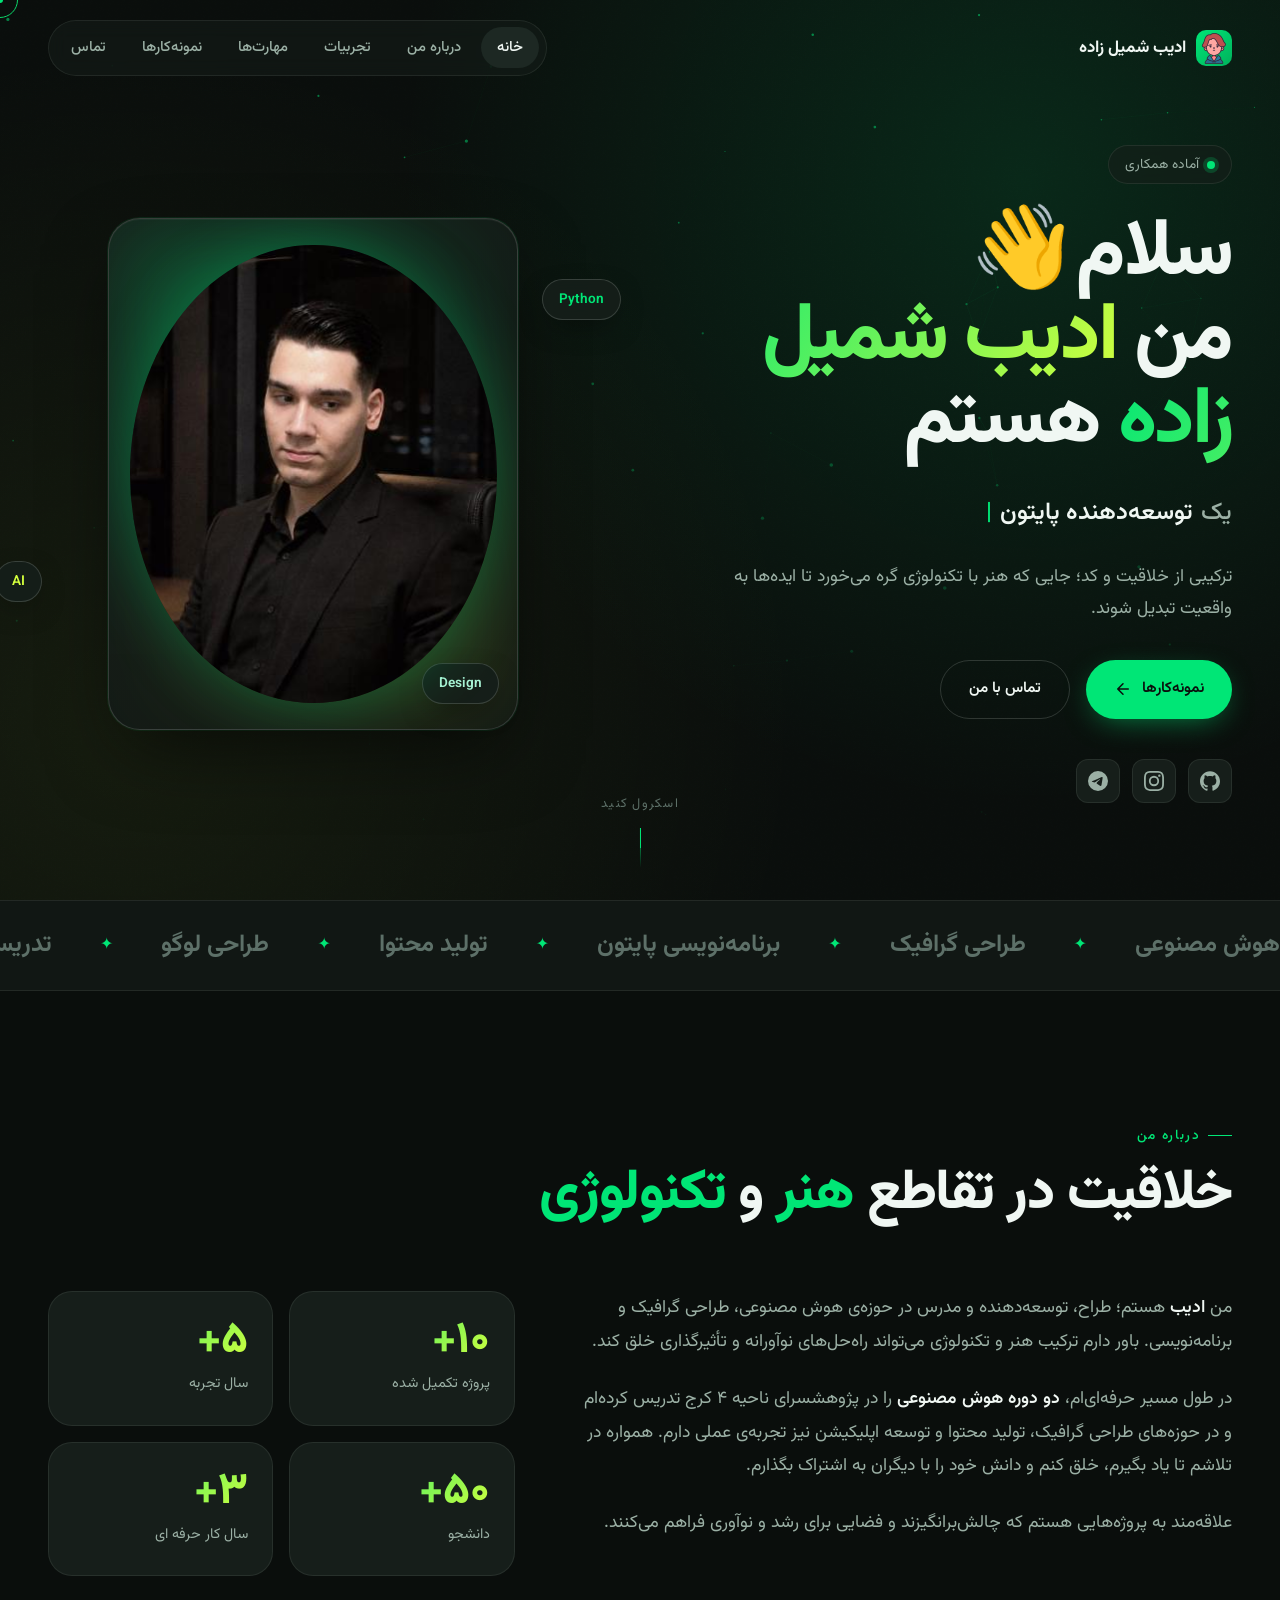
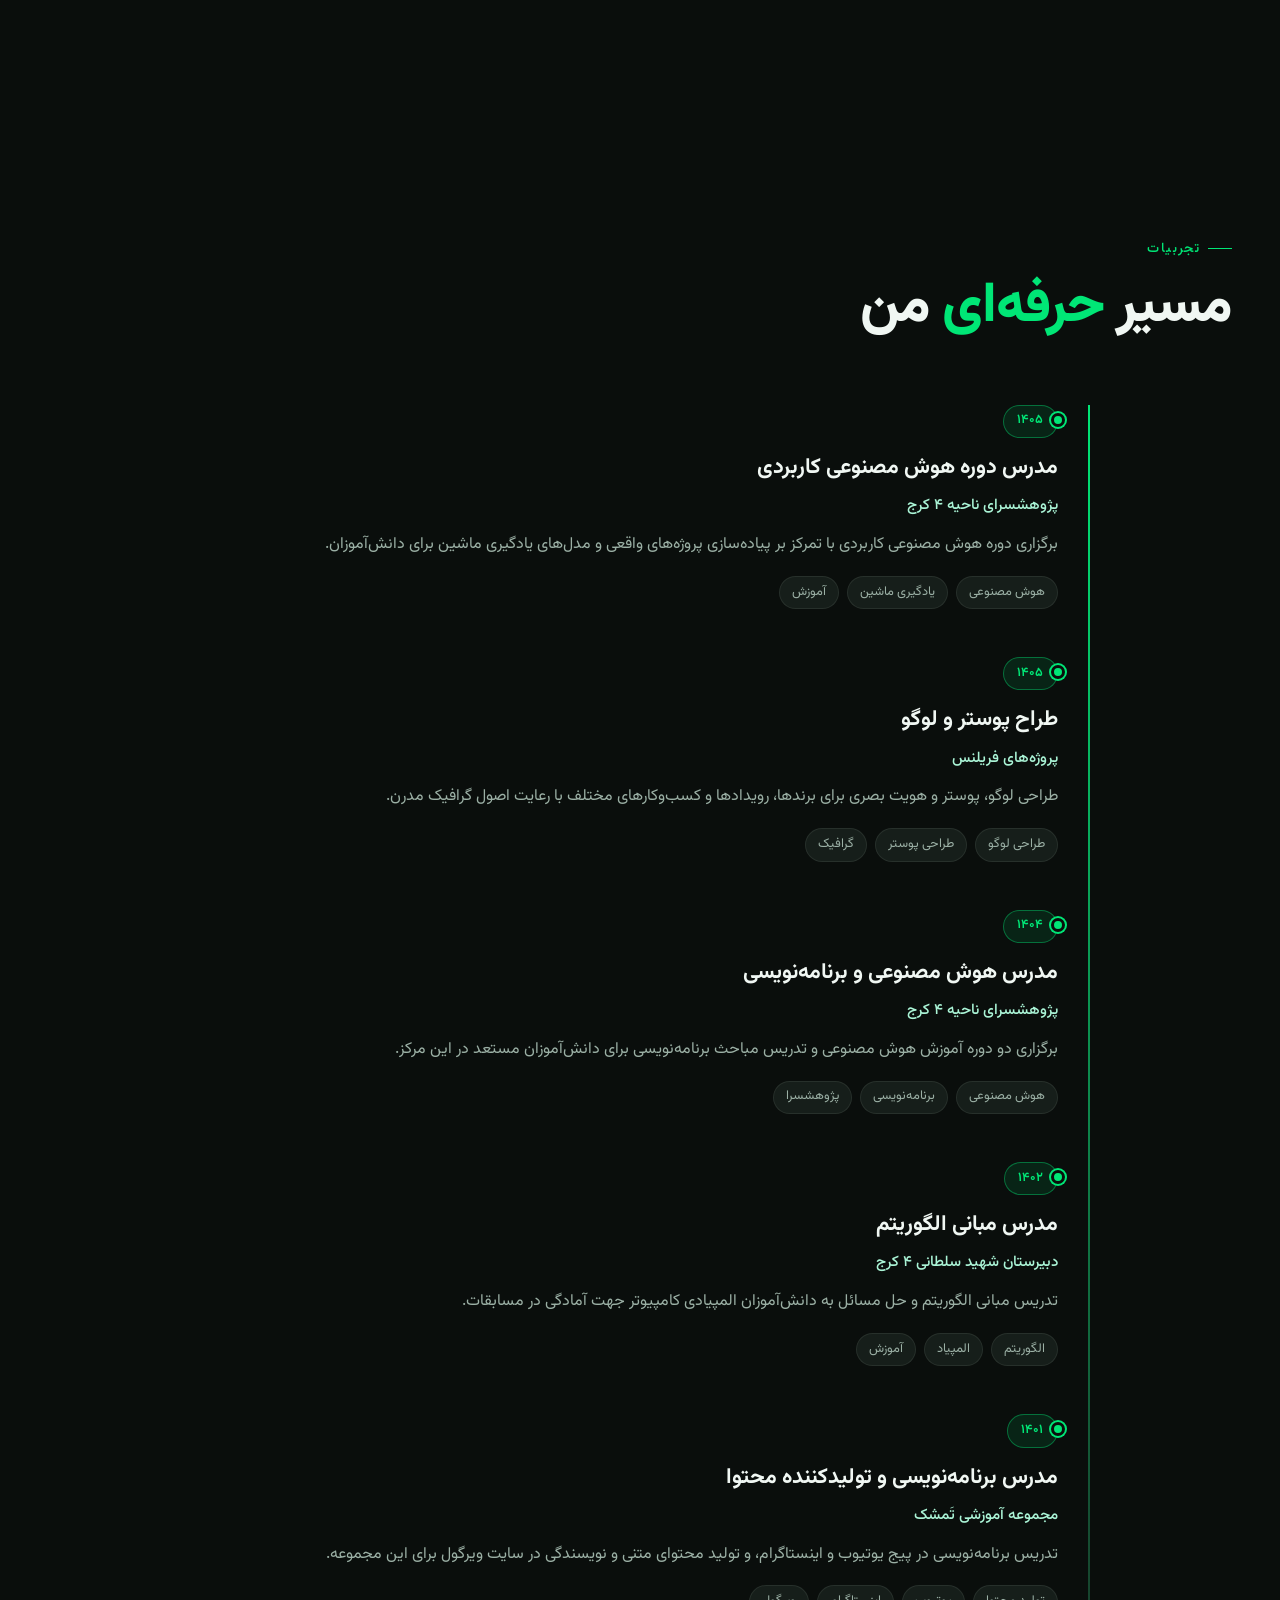
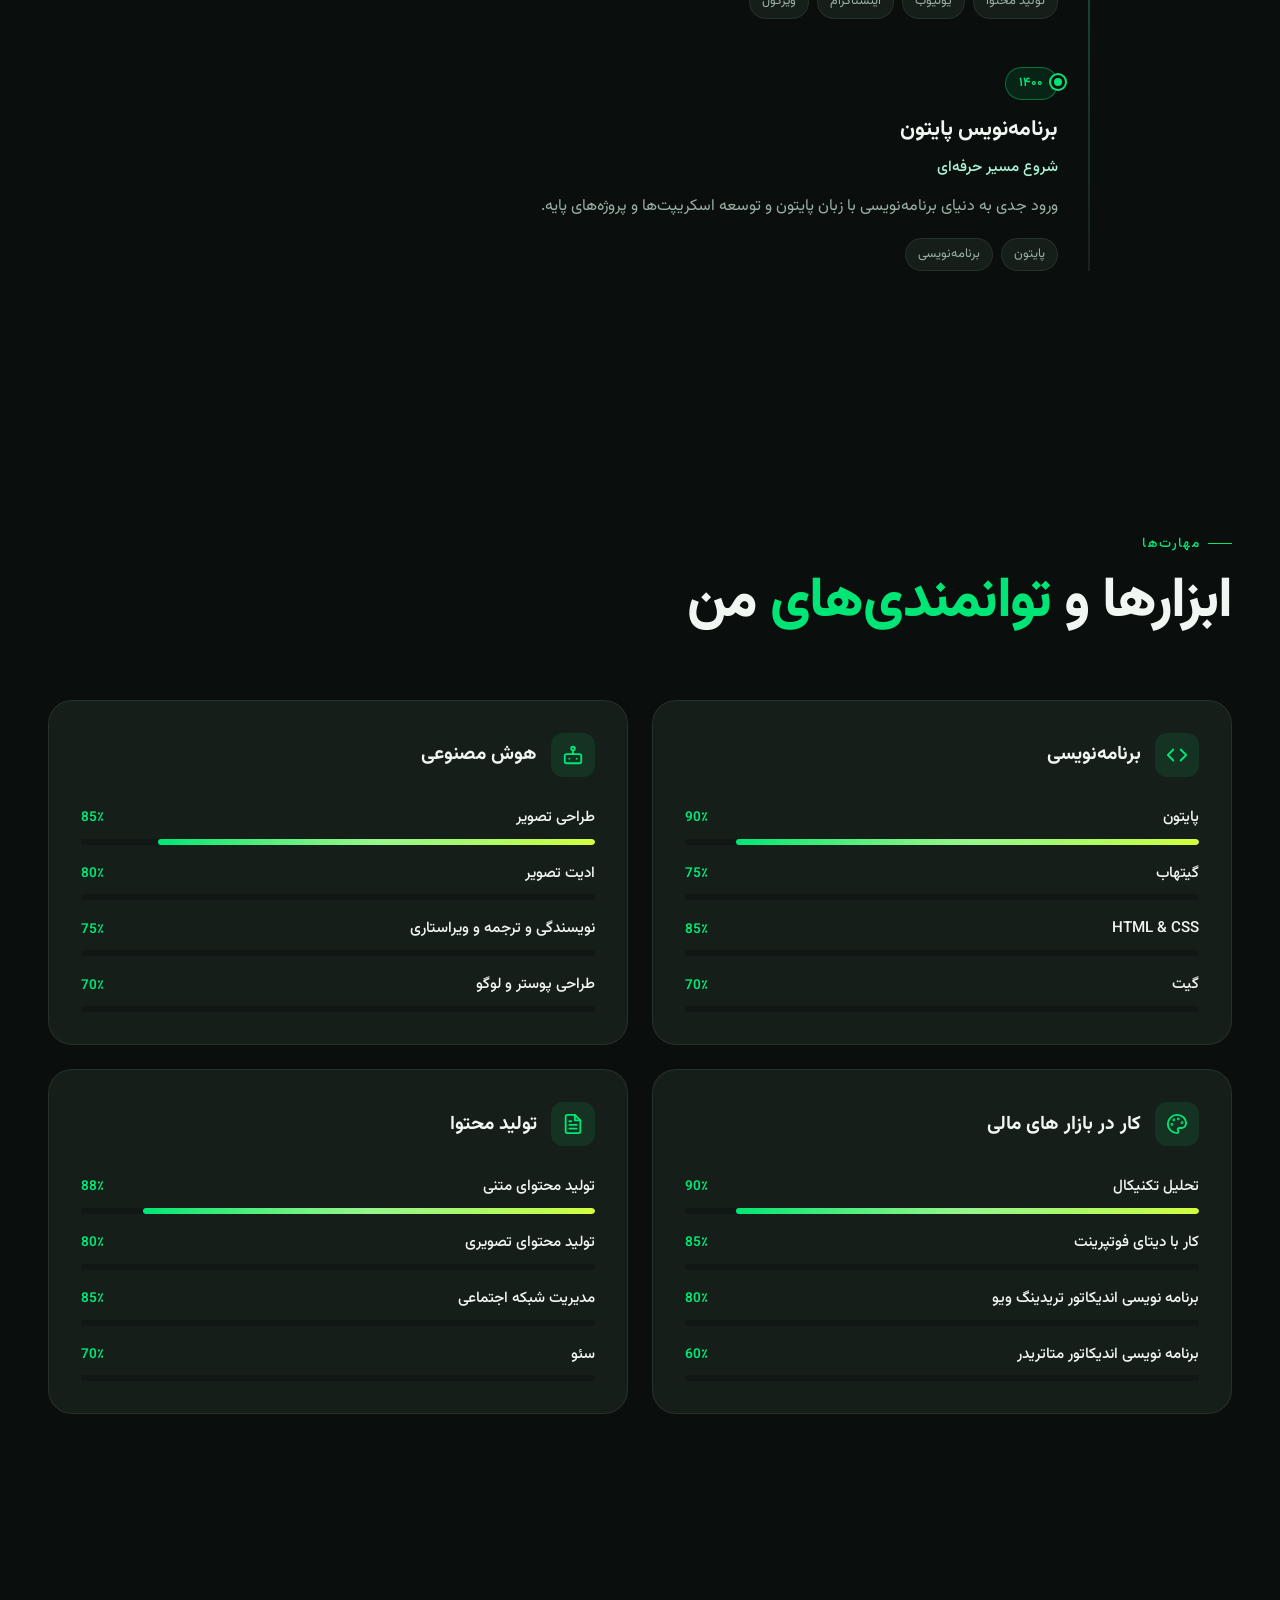
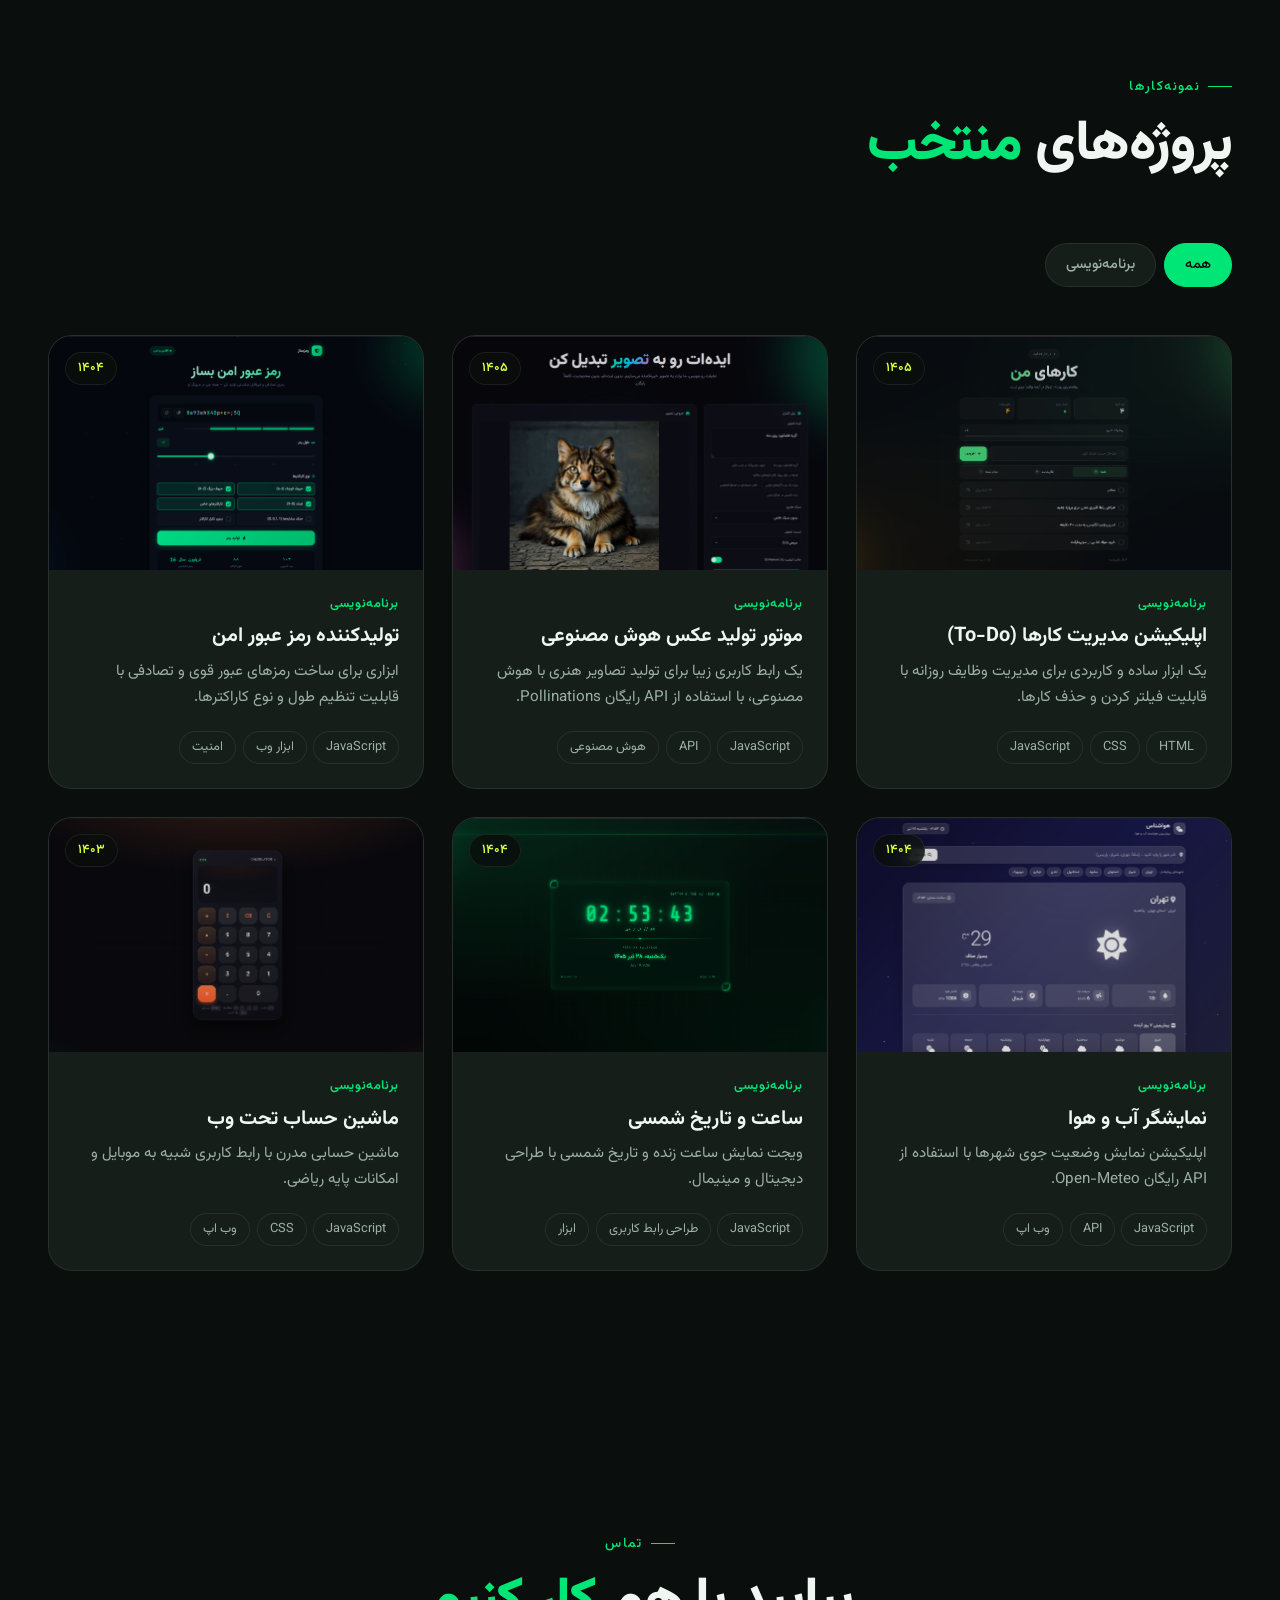
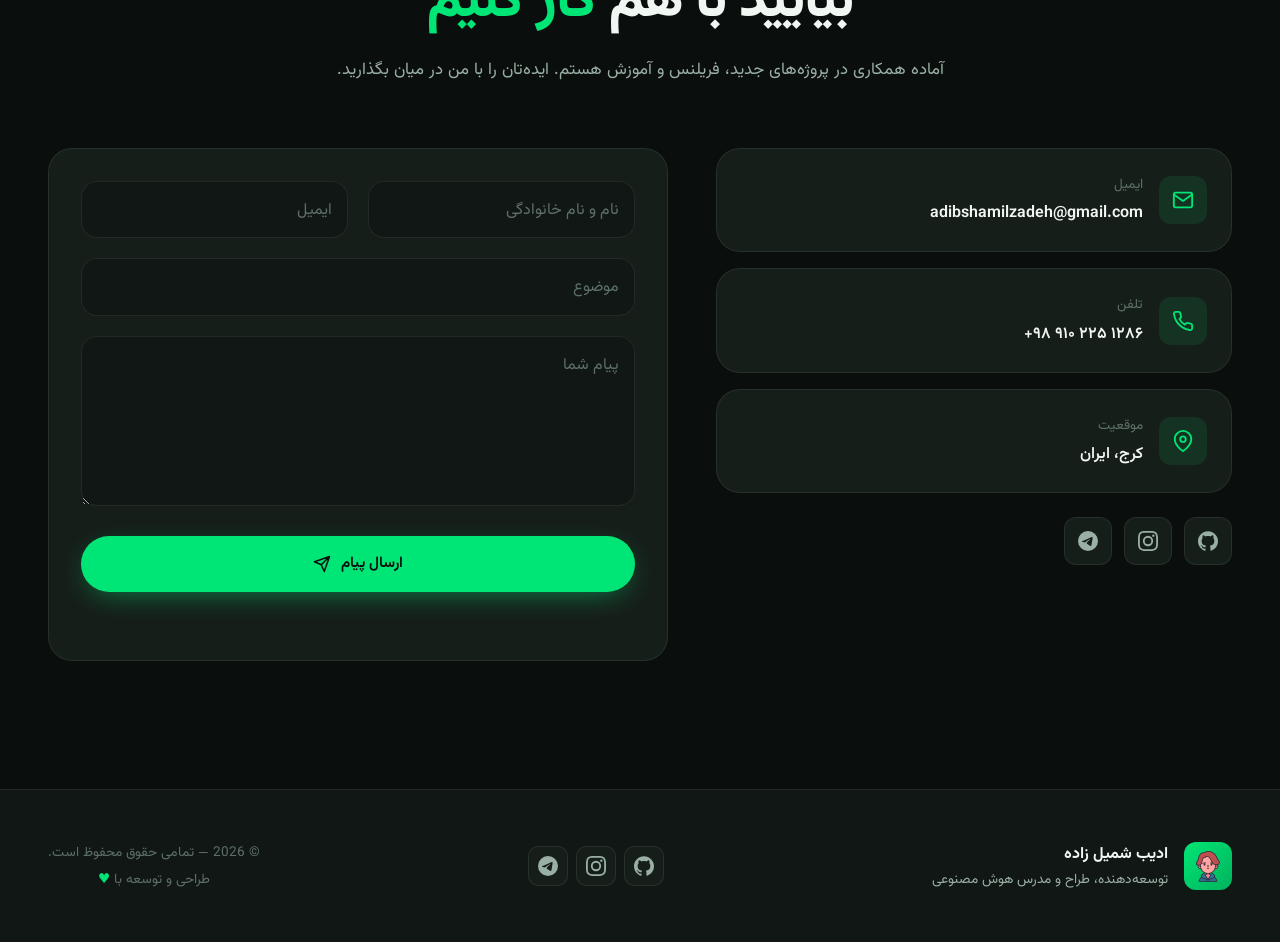
==== index.html @ 7305f2dd "Add files via upload" ====
<!DOCTYPE html>
<html lang="fa" dir="rtl">
<head>
  <meta charset="UTF-8">
  <meta name="viewport" content="width=device-width, initial-scale=1.0, viewport-fit=cover">
  <meta name="theme-color" content="#0a0e0c">
  <meta name="description" content="پورتفولیو شخصی - طراح، توسعه‌دهنده و مدرس هوش مصنوعی">
  <title>نام شما | پورتفولیو شخصی</title>

  <meta property="og:type" content="website">
  <meta property="og:title" content="نام شما | پورتفولیو شخصی">
  <meta property="og:description" content="توسعه‌دهنده، طراح و مدرس هوش مصنوعی">

  <!-- فونت وزیرمتن -->
  <link rel="preconnect" href="https://fonts.googleapis.com">
  <link rel="preconnect" href="https://fonts.gstatic.com" crossorigin>
  <link href="https://fonts.googleapis.com/css2?family=Vazirmatn:wght@100;200;300;400;500;600;700;800;900&display=swap" rel="stylesheet">

  <link rel="stylesheet" href="css/style.css">

  <!-- فاوآیکن (آیکون کنار عنوان سایت) -->
  <link rel="icon" type="image/png" href="assets/favicon.png">
</head>
<body>

  <!-- کرسر سفارشی -->
  <div class="cursor" aria-hidden="true"></div>
  <div class="cursor-dot" aria-hidden="true"></div>

  <!-- نوار پیشرفت اسکرول -->
  <div class="scroll-progress" aria-hidden="true"><span></span></div>

  <!-- لایه نویز -->
  <div class="noise" aria-hidden="true"></div>

  <!-- هدر و ناوبری -->
  <header class="header" id="header">
    <div class="container header__inner">
      <a href="#home" class="header__logo">
        <span class="header__logo-mark"><img src="assets/favicon.png" alt="لوگو" class="box-img"></span>
        <span class="header__logo-text" data-profile-name>نام شما</span>
      </a>

      <nav class="nav" id="nav" aria-label="منو">
        <ul class="nav__list">
          <li><a href="#home" class="nav__link" data-section="home">خانه</a></li>
          <li><a href="#about" class="nav__link" data-section="about">درباره من</a></li>
          <li><a href="#experience" class="nav__link" data-section="experience">تجربیات</a></li>
          <li><a href="#skills" class="nav__link" data-section="skills">مهارت‌ها</a></li>
          <li><a href="#projects" class="nav__link" data-section="projects">نمونه‌کارها</a></li>
          <li><a href="#contact" class="nav__link" data-section="contact">تماس</a></li>
        </ul>
      </nav>

      <button class="header__toggle" id="navToggle" aria-label="باز و بسته کردن منو" aria-expanded="false">
        <span></span>
        <span></span>
        <span></span>
      </button>
    </div>
  </header>

  <main>

    <!-- ============ هیرو ============ -->
    <section id="home" class="hero">
      <canvas id="heroCanvas" class="hero__canvas" aria-hidden="true"></canvas>
      <div class="hero__bg" aria-hidden="true"></div>

      <div class="container hero__inner">
        <div class="hero__content">
          <div class="hero__badge" data-reveal>
            <span class="hero__badge-dot"></span>
            <span>آماده همکاری</span>
          </div>

          <h1 class="hero__title" data-reveal>
            <span class="hero__title-line">سلام<span class="hero__wave">👋</span></span>
            <span class="hero__title-line">من <span class="hero__title-name" data-profile-name>نام شما</span> هستم</span>
          </h1>

          <p class="hero__roles" data-reveal>
            <span class="hero__roles-prefix">یک</span>
            <span class="hero__roles-text" id="typedText"></span>
            <span class="hero__roles-cursor">|</span>
          </p>

          <p class="hero__description" data-reveal data-profile-tagline>
            ترکیبی از خلاقیت و کد؛ جایی که هنر با تکنولوژی گره می‌خورد.
          </p>

          <div class="hero__actions" data-reveal>
            <a href="#projects" class="btn btn--primary">
              <span>نمونه‌کارها</span>
              <svg width="18" height="18" viewBox="0 0 24 24" fill="none"><path d="M19 12H5M12 5l-7 7 7 7" stroke="currentColor" stroke-width="2" stroke-linecap="round" stroke-linejoin="round"/></svg>
            </a>
            <a href="#contact" class="btn btn--ghost">
              <span>تماس با من</span>
            </a>
          </div>

          <div class="hero__socials" data-reveal id="heroSocials"></div>
        </div>

        <div class="hero__visual" data-reveal>
          <div class="hero__visual-frame">
            <div class="hero__visual-bg"></div>
            <img src="assets/profile.jpg" alt="عکس پروفایل من" class="hero__visual-img">
            <div class="hero__visual-rings" aria-hidden="true">
              <span></span><span></span><span></span>
            </div>
          </div>
          <div class="hero__tag hero__tag--1">Python</div>
          <div class="hero__tag hero__tag--2">AI</div>
          <div class="hero__tag hero__tag--3">Design</div>
        </div>
      </div>

      <a href="#about" class="hero__scroll" aria-label="اسکرول کنید">
        <span>اسکرول کنید</span>
        <span class="hero__scroll-line"></span>
      </a>
    </section>

    <!-- ============ مارکی ============ -->
    <div class="marquee" aria-hidden="true">
      <div class="marquee__track" id="marqueeTrack"></div>
    </div>

    <!-- ============ درباره من ============ -->
    <section id="about" class="section about">
      <div class="container">
        <div class="section__head" data-reveal>
          <span class="section__label">درباره من</span>
          <h2 class="section__title">خلاقیت در تقاطع <span class="text-accent">هنر</span> و <span class="text-accent">تکنولوژی</span></h2>
        </div>

        <div class="about__grid">
          <div class="about__text" data-reveal id="aboutText"></div>
          <div class="about__stats" data-reveal id="aboutStats"></div>
        </div>
      </div>
    </section>

    <!-- ============ تجربیات ============ -->
    <section id="experience" class="section experience">
      <div class="container">
        <div class="section__head" data-reveal>
          <span class="section__label">تجربیات</span>
          <h2 class="section__title">مسیر <span class="text-accent">حرفه‌ای</span> من</h2>
        </div>

        <div class="timeline" id="timeline"></div>
      </div>
    </section>

    <!-- ============ مهارت‌ها ============ -->
    <section id="skills" class="section skills">
      <div class="container">
        <div class="section__head" data-reveal>
          <span class="section__label">مهارت‌ها</span>
          <h2 class="section__title">ابزارها و <span class="text-accent">توانمندی‌های</span> من</h2>
        </div>

        <div class="skills__grid" id="skillsGrid"></div>
      </div>
    </section>

    <!-- ============ نمونه‌کارها ============ -->
    <section id="projects" class="section projects">
      <div class="container">
        <div class="section__head" data-reveal>
          <span class="section__label">نمونه‌کارها</span>
          <h2 class="section__title">پروژه‌های <span class="text-accent">منتخب</span></h2>
        </div>

        <div class="projects__filters" data-reveal id="projectsFilters"></div>

        <div class="projects__grid" id="projectsGrid"></div>
      </div>
    </section>

    <!-- ============ تماس ============ -->
    <section id="contact" class="section contact">
      <div class="container">
        <div class="section__head section__head--center" data-reveal>
          <span class="section__label">تماس</span>
          <h2 class="section__title">بیایید با هم <span class="text-accent">کار کنیم</span></h2>
          <p class="section__subtitle" id="contactSubtitle"></p>
        </div>

        <div class="contact__grid">
          <div class="contact__info" data-reveal id="contactInfo"></div>

          <form class="contact__form" data-reveal id="contactForm" novalidate>
            <div class="form__row">
              <div class="form__field">
                <input type="text" id="name" name="name" required placeholder=" ">
                <label for="name">نام و نام خانوادگی</label>
              </div>
              <div class="form__field">
                <input type="email" id="email" name="email" required placeholder=" ">
                <label for="email">ایمیل</label>
              </div>
            </div>
            <div class="form__field">
              <input type="text" id="subject" name="subject" required placeholder=" ">
              <label for="subject">موضوع</label>
            </div>
            <div class="form__field">
              <textarea id="message" name="message" rows="5" required placeholder=" "></textarea>
              <label for="message">پیام شما</label>
            </div>
            <button type="submit" class="btn btn--primary btn--block">
              <span>ارسال پیام</span>
              <svg width="18" height="18" viewBox="0 0 24 24" fill="none"><path d="M22 2L11 13M22 2l-7 20-4-9-9-4 20-7z" stroke="currentColor" stroke-width="2" stroke-linecap="round" stroke-linejoin="round"/></svg>
            </button>
            <p class="form__note" id="formNote"></p>
          </form>
        </div>
      </div>
    </section>

  </main>

  <!-- ============ فوتر ============ -->
  <footer class="footer">
    <div class="container footer__inner">
      <div class="footer__brand">
        <span class="footer__logo"><img src="assets/favicon.png" alt="لوگو" class="box-img"></span>
        <div>
          <p class="footer__name" data-profile-name>نام شما</p>
          <p class="footer__title" data-profile-title>توسعه‌دهنده، طراح و مدرس</p>
        </div>
      </div>

      <div class="footer__socials" id="footerSocials"></div>

      <div class="footer__copy">
        <p>© <span id="year"></span> — تمامی حقوق محفوظ است.</p>
        <p>طراحی و توسعه با <span class="text-accent">♥</span></p>
      </div>
    </div>
  </footer>

  <!-- دکمه بازگشت به بالا -->
  <button class="back-to-top" id="backToTop" aria-label="بازگشت به بالا">
    <svg width="20" height="20" viewBox="0 0 24 24" fill="none"><path d="M12 19V5M5 12l7-7 7 7" stroke="currentColor" stroke-width="2" stroke-linecap="round" stroke-linejoin="round"/></svg>
  </button>

  <script src="js/data.js"></script>
  <script src="js/main.js"></script>
</body>
</html>
---- css/style.css ----
/* ============================================
   پورتفولیو شخصی — استایل اصلی (تم سبز نفتی)
   ============================================ */

/* ---------- متغیرها ---------- */
:root {
  /* رنگ‌ها */
  --bg: #0a0e0c;
  --bg-2: #111714;
  --surface: #161e1a;
  --surface-2: #1d2823;
  --surface-hover: #222e28;
  --text: #f0f7f3;
  --text-dim: #9bb0a5;
  --text-muted: #5d7068;
  --accent: #00e676;          /* سبز اصلی و درخشان */
  --accent-2: #aaf4d6;        /* سبز ملایم و روشن */
  --accent-3: #d4ff3d;        /* سبز لیمویی برای گرادیان‌ها */
  --border: rgba(240, 247, 243, 0.08);
  --border-strong: rgba(240, 247, 243, 0.16);
  --border-accent: rgba(0, 230, 118, 0.4);

  /* فونت */
  --font: 'Vazirmatn', system-ui, -apple-system, sans-serif;

  /* فاصله‌ها */
  --container: 1280px;
  --gutter: clamp(1.25rem, 4vw, 3rem);
  --section-py: clamp(5rem, 10vw, 9rem);

  /* شعاع */
  --radius-sm: 8px;
  --radius: 16px;
  --radius-lg: 24px;
  --radius-xl: 32px;
  --radius-full: 999px;

  /* انیمیشن */
  --ease: cubic-bezier(0.16, 1, 0.3, 1);
  --ease-out: cubic-bezier(0.4, 0, 0.2, 1);
  --dur: 0.4s;
  --dur-slow: 0.8s;
}

/* ---------- ریست ---------- */
*, *::before, *::after { margin: 0; padding: 0; box-sizing: border-box; }

html {
  scroll-behavior: smooth;
  -webkit-text-size-adjust: 100%;
}

body {
  font-family: var(--font);
  background: var(--bg);
  color: var(--text);
  line-height: 1.7;
  font-size: 16px;
  font-weight: 400;
  overflow-x: hidden;
  -webkit-font-smoothing: antialiased;
  -moz-osx-font-smoothing: grayscale;
  text-rendering: optimizeLegibility;
}

body.no-scroll { overflow: hidden; }

img, svg { display: block; max-width: 100%; }
a { color: inherit; text-decoration: none; }
button { font: inherit; cursor: pointer; border: none; background: none; color: inherit; }
input, textarea { font: inherit; }
ul { list-style: none; }

::selection { background: var(--accent); color: var(--bg); }

/* اسکرول‌بار */
::-webkit-scrollbar { width: 8px; }
::-webkit-scrollbar-track { background: var(--bg); }
::-webkit-scrollbar-thumb { background: var(--surface-2); border-radius: 4px; }
::-webkit-scrollbar-thumb:hover { background: var(--accent); }

/* ---------- لایه‌های پس‌زمینه ---------- */
.noise {
  position: fixed; inset: 0;
  z-index: 1; pointer-events: none;
  opacity: 0.04; mix-blend-mode: overlay;
  background-image: url("data:image/svg+xml,%3Csvg xmlns='http://www.w3.org/2000/svg' width='250' height='250'%3E%3Cfilter id='n'%3E%3CfeTurbulence baseFrequency='0.85' numOctaves='3' /%3E%3C/filter%3E%3Crect width='100%25' height='100%25' filter='url(%23n)' opacity='0.6'/%3E%3C/svg%3E");
}

/* ---------- کرسر سفارشی ---------- */
.cursor, .cursor-dot {
  position: fixed; top: 0; left: 0;
  pointer-events: none; z-index: 9999;
  border-radius: 50%;
  transform: translate(-50%, -50%);
  will-change: transform;
}
.cursor {
  width: 36px; height: 36px;
  border: 1.5px solid var(--accent);
  transition: width 0.3s var(--ease), height 0.3s var(--ease), background 0.3s var(--ease), border-color 0.3s var(--ease);
  mix-blend-mode: difference;
}
.cursor-dot {
  width: 6px; height: 6px;
  background: var(--accent);
}
.cursor.is-hover {
  width: 64px; height: 64px;
  background: rgba(0, 230, 118, 0.1);
  border-color: var(--accent);
}
.cursor.is-hover ~ .cursor-dot { opacity: 0; }

@media (hover: none), (pointer: coarse) {
  .cursor, .cursor-dot { display: none; }
}

/* ---------- نوار پیشرفت اسکرول ---------- */
.scroll-progress {
  position: fixed; top: 0; right: 0; left: 0;
  height: 3px; z-index: 1000;
  background: transparent;
}
.scroll-progress span {
  display: block; height: 100%;
  background: linear-gradient(90deg, var(--accent), var(--accent-3));
  width: 0%;
  transform-origin: right;
  transition: width 0.1s linear;
}

/* ---------- Container ---------- */
.container {
  width: 100%; max-width: var(--container);
  margin-inline: auto;
  padding-inline: var(--gutter);
  position: relative;
  z-index: 2;
}

/* ---------- هدر ---------- */
.header {
  position: fixed; top: 0; right: 0; left: 0;
  z-index: 100;
  padding: 1.25rem 0;
  transition: background 0.4s var(--ease), padding 0.4s var(--ease), border-color 0.4s var(--ease);
  border-bottom: 1px solid transparent;
}
.header.is-scrolled {
  background: rgba(10, 14, 12, 0.7);
  backdrop-filter: blur(20px) saturate(180%);
  -webkit-backdrop-filter: blur(20px) saturate(180%);
  padding: 0.85rem 0;
  border-bottom-color: var(--border);
}
.header__inner {
  display: flex; align-items: center; justify-content: space-between;
  gap: 2rem;
}
.header__logo {
  display: flex; align-items: center; gap: 0.625rem;
  font-weight: 700; font-size: 1.05rem;
  transition: opacity 0.3s var(--ease);
}
.header__logo:hover { opacity: 0.8; }
.header__logo-mark {
  display: grid; place-items: center;
  width: 36px; height: 36px;
  border-radius: 10px;
  background: linear-gradient(135deg, var(--accent), #00b25c);
  color: var(--bg); font-weight: 900; font-size: 1.1rem;
}

.nav__list {
  display: flex; align-items: center; gap: 0.25rem;
  padding: 0.4rem;
  background: rgba(22, 30, 26, 0.5);
  border: 1px solid var(--border);
  border-radius: var(--radius-full);
  backdrop-filter: blur(10px);
}
.nav__link {
  display: block;
  padding: 0.5rem 1rem;
  font-size: 0.92rem; font-weight: 500;
  color: var(--text-dim);
  border-radius: var(--radius-full);
  transition: color 0.3s var(--ease), background 0.3s var(--ease);
  position: relative;
}
.nav__link:hover { color: var(--text); }
.nav__link.is-active {
  color: var(--text);
  background: var(--surface-2);
}

.header__toggle {
  display: none;
  flex-direction: column; gap: 5px;
  width: 44px; height: 44px;
  align-items: center; justify-content: center;
  border-radius: 10px;
  border: 1px solid var(--border);
}
.header__toggle span {
  width: 22px; height: 2px;
  background: var(--text);
  transition: transform 0.3s var(--ease), opacity 0.3s var(--ease);
  border-radius: 2px;
}
.header__toggle.is-open span:nth-child(1) { transform: translateY(7px) rotate(45deg); }
.header__toggle.is-open span:nth-child(2) { opacity: 0; }
.header__toggle.is-open span:nth-child(3) { transform: translateY(-7px) rotate(-45deg); }

/* ---------- دکمه‌ها ---------- */
.btn {
  display: inline-flex; align-items: center; gap: 0.625rem;
  padding: 0.95rem 1.75rem;
  font-size: 0.95rem; font-weight: 600;
  border-radius: var(--radius-full);
  transition: transform 0.3s var(--ease), background 0.3s var(--ease), color 0.3s var(--ease), box-shadow 0.3s var(--ease), border-color 0.3s var(--ease);
  position: relative; overflow: hidden;
  white-space: nowrap;
}
.btn svg { transition: transform 0.3s var(--ease); }
.btn--primary {
  background: var(--accent);
  color: var(--bg);
  box-shadow: 0 8px 30px -10px rgba(0, 230, 118, 0.6);
}
.btn--primary:hover {
  transform: translateY(-2px);
  box-shadow: 0 14px 40px -10px rgba(0, 230, 118, 0.8);
}
.btn--primary:hover svg { transform: translateX(-4px); }
.btn--ghost {
  border: 1px solid var(--border-strong);
  color: var(--text);
  background: transparent;
}
.btn--ghost:hover {
  border-color: var(--accent);
  background: rgba(0, 230, 118, 0.05);
  transform: translateY(-2px);
}
.btn--block { width: 100%; justify-content: center; }

/* ---------- بخش عمومی ---------- */
.section {
  padding-block: var(--section-py);
  position: relative;
}
.section__head {
  margin-bottom: clamp(2.5rem, 5vw, 4rem);
  max-width: 720px;
}
.section__head--center {
  margin-inline: auto;
  text-align: center;
}
.section__label {
  display: inline-flex; align-items: center; gap: 0.5rem;
  font-size: 0.85rem; font-weight: 500;
  color: var(--accent);
  text-transform: uppercase;
  letter-spacing: 0.1em;
  margin-bottom: 1rem;
}
.section__label::before {
  content: ''; width: 24px; height: 1px;
  background: var(--accent);
}
.section__title {
  font-size: clamp(2rem, 5vw, 3.5rem);
  font-weight: 800; line-height: 1.15;
  letter-spacing: -0.02em;
}
.section__subtitle {
  margin-top: 1.25rem;
  color: var(--text-dim);
  font-size: 1.05rem;
  line-height: 1.7;
}
.text-accent { color: var(--accent); }

/* ============================================
   هیرو
   ============================================ */
.hero {
  min-height: 100vh;
  display: flex; align-items: center;
  padding-top: 7rem; padding-bottom: 4rem;
  position: relative;
  overflow: hidden;
}
.hero__canvas {
  position: absolute; inset: 0;
  width: 100%; height: 100%;
  z-index: 0;
}
.hero__bg {
  position: absolute; inset: 0;
  z-index: 0;
  background:
    radial-gradient(circle at 80% 20%, rgba(0, 230, 118, 0.12), transparent 50%),
    radial-gradient(circle at 10% 80%, rgba(212, 255, 61, 0.06), transparent 50%),
    linear-gradient(180deg, transparent 0%, var(--bg) 100%);
}
.hero__inner {
  display: grid;
  grid-template-columns: 1fr 0.9fr;
  gap: 4rem;
  align-items: center;
  width: 100%;
}
.hero__content { max-width: 640px; }

.hero__badge {
  display: inline-flex; align-items: center; gap: 0.5rem;
  padding: 0.45rem 1rem;
  background: rgba(22, 30, 26, 0.6);
  border: 1px solid var(--border);
  border-radius: var(--radius-full);
  font-size: 0.85rem; color: var(--text-dim);
  margin-bottom: 1.75rem;
  backdrop-filter: blur(10px);
}
.hero__badge-dot {
  width: 8px; height: 8px;
  border-radius: 50%;
  background: var(--accent);
  box-shadow: 0 0 0 4px rgba(0, 230, 118, 0.2);
  animation: pulse 2s var(--ease) infinite;
}
@keyframes pulse {
  0%, 100% { box-shadow: 0 0 0 4px rgba(0, 230, 118, 0.2); }
  50% { box-shadow: 0 0 0 8px rgba(0, 230, 118, 0); }
}

.hero__title {
  font-size: clamp(2.5rem, 7vw, 5rem);
  font-weight: 800;
  line-height: 1.05;
  letter-spacing: -0.03em;
  margin-bottom: 1.5rem;
}
.hero__title-line { display: block; }
.hero__wave {
  display: inline-block;
  animation: wave 2.5s var(--ease) infinite;
  transform-origin: 70% 70%;
  margin-right: 0.5rem;
}
@keyframes wave {
  0%, 60%, 100% { transform: rotate(0); }
  10%, 30% { transform: rotate(14deg); }
  20% { transform: rotate(-8deg); }
  40% { transform: rotate(-4deg); }
  50% { transform: rotate(10deg); }
}
.hero__title-name {
  background: linear-gradient(120deg, var(--accent) 0%, var(--accent-3) 100%);
  -webkit-background-clip: text;
  background-clip: text;
  -webkit-text-fill-color: transparent;
  position: relative;
}

.hero__roles {
  font-size: clamp(1.1rem, 2.5vw, 1.5rem);
  font-weight: 500;
  color: var(--text-dim);
  margin-bottom: 1.5rem;
  min-height: 2em;
  display: flex; align-items: center; gap: 0.5rem;
  flex-wrap: wrap;
}
.hero__roles-text { color: var(--text); font-weight: 600; }
.hero__roles-cursor {
  color: var(--accent);
  animation: blink 1s step-end infinite;
}
@keyframes blink {
  50% { opacity: 0; }
}

.hero__description {
  font-size: 1.1rem; line-height: 1.8;
  color: var(--text-dim);
  max-width: 540px;
  margin-bottom: 2.25rem;
}

.hero__actions {
  display: flex; flex-wrap: wrap; gap: 1rem;
  margin-bottom: 2.5rem;
}

.hero__socials {
  display: flex; gap: 0.75rem;
}
.hero__socials a {
  display: grid; place-items: center;
  width: 44px; height: 44px;
  border-radius: 12px;
  background: var(--surface);
  border: 1px solid var(--border);
  color: var(--text-dim);
  transition: all 0.3s var(--ease);
}
.hero__socials a:hover {
  color: var(--accent);
  border-color: var(--border-accent);
  transform: translateY(-3px);
  background: var(--surface-2);
}

/* ویژوال هیرو و عکس پروفایل */
.hero__visual {
  position: relative;
  display: grid; place-items: center;
  min-height: 480px;
}
.hero__visual-frame {
  position: relative;
  width: clamp(280px, 32vw, 420px);
  aspect-ratio: 4/5;
  border-radius: var(--radius-xl);
  background: linear-gradient(135deg, var(--surface) 0%, var(--bg-2) 100%);
  border: 1px solid var(--border-strong);
  overflow: hidden;
  display: grid; place-items: center;
  box-shadow:
    0 30px 80px -20px rgba(0, 0, 0, 0.6),
    0 0 0 1px rgba(0, 230, 118, 0.1),
    inset 0 1px 0 rgba(255, 255, 255, 0.05);
}
.hero__visual-bg {
  position: absolute; inset: 0;
  background:
    radial-gradient(circle at 30% 20%, rgba(0, 230, 118, 0.4), transparent 60%),
    radial-gradient(circle at 70% 80%, rgba(212, 255, 61, 0.2), transparent 60%);
  filter: blur(40px);
  opacity: 0.7;
}
.hero__visual-initial {
  position: relative;
  font-size: clamp(8rem, 18vw, 14rem);
  font-weight: 900;
  background: linear-gradient(135deg, var(--accent), var(--accent-3));
  -webkit-background-clip: text;
  background-clip: text;
  -webkit-text-fill-color: transparent;
  text-shadow: 0 0 60px rgba(0, 230, 118, 0.3);
  animation: float 6s var(--ease) infinite;
}
/* استایل عکس پروفایل */
.hero__visual-img {
  position: relative;
  width: 90%;
  height: 90%;
  object-fit: cover;
  border-radius: 50%; /* دایره کردن عکس */
  z-index: 2;
  box-shadow: 0 0 60px rgba(0, 230, 118, 0.3);
  animation: float 6s var(--ease) infinite;
}
@keyframes float {
  0%, 100% { transform: translateY(0); }
  50% { transform: translateY(-12px); }
}
.hero__visual-rings {
  position: absolute; inset: 0;
  pointer-events: none;
}
.hero__visual-rings span {
  position: absolute;
  top: 50%; left: 50%;
  transform: translate(-50%, -50%);
  border: 1px solid var(--border-accent);
  border-radius: 50%;
  animation: ringExpand 4s var(--ease) infinite;
  opacity: 0;
}
.hero__visual-rings span:nth-child(1) { width: 100%; height: 100%; animation-delay: 0s; }
.hero__visual-rings span:nth-child(2) { width: 100%; height: 100%; animation-delay: 1.3s; }
.hero__visual-rings span:nth-child(3) { width: 100%; height: 100%; animation-delay: 2.6s; }
@keyframes ringExpand {
  0% { transform: translate(-50%, -50%) scale(0.6); opacity: 0.6; }
  100% { transform: translate(-50%, -50%) scale(1.4); opacity: 0; }
}

.hero__tag {
  position: absolute;
  padding: 0.5rem 1rem;
  background: rgba(22, 30, 26, 0.9);
  border: 1px solid var(--border-strong);
  border-radius: var(--radius-full);
  font-size: 0.85rem; font-weight: 600;
  backdrop-filter: blur(10px);
  box-shadow: 0 10px 30px -10px rgba(0, 0, 0, 0.5);
  animation: floatTag 5s var(--ease) infinite;
}
.hero__tag--1 { top: 12%; right: -8%; color: var(--accent); animation-delay: 0s; }
.hero__tag--2 { bottom: 25%; left: -10%; color: var(--accent-3); animation-delay: 1.5s; }
.hero__tag--3 { bottom: 5%; right: 15%; color: var(--accent-2); animation-delay: 3s; }
@keyframes floatTag {
  0%, 100% { transform: translateY(0); }
  50% { transform: translateY(-10px); }
}

.hero__scroll {
  position: absolute;
  bottom: 2rem; left: 50%;
  transform: translateX(-50%);
  display: flex; flex-direction: column; align-items: center; gap: 0.75rem;
  font-size: 0.8rem; color: var(--text-muted);
  letter-spacing: 0.1em;
  z-index: 2;
}
.hero__scroll-line {
  width: 1px; height: 40px;
  background: linear-gradient(180deg, var(--accent), transparent);
  position: relative;
  overflow: hidden;
}
.hero__scroll-line::after {
  content: '';
  position: absolute; top: 0; left: 0;
  width: 100%; height: 50%;
  background: var(--accent);
  animation: scrollDown 2s var(--ease) infinite;
}
@keyframes scrollDown {
  0% { transform: translateY(-100%); }
  100% { transform: translateY(200%); }
}

/* ============================================
   مارکی
   ============================================ */
.marquee {
  overflow: hidden;
  padding: 1.5rem 0;
  border-block: 1px solid var(--border);
  background: var(--bg-2);
  position: relative;
  z-index: 2;
}
.marquee__track {
  display: flex;
  gap: 3rem;
  white-space: nowrap;
  animation: marquee 30s linear infinite;
  width: max-content;
}
.marquee:hover .marquee__track { animation-play-state: paused; }
.marquee__track span {
  font-size: 1.5rem; font-weight: 700;
  color: var(--text-muted);
  display: inline-flex; align-items: center; gap: 3rem;
}
.marquee__track span::after {
  content: '✦';
  color: var(--accent);
  font-size: 1rem;
}
@keyframes marquee {
  0% { transform: translateX(0); }
  100% { transform: translateX(50%); }
}

/* ============================================
   درباره من
   ============================================ */
.about__grid {
  display: grid;
  grid-template-columns: 1.4fr 1fr;
  gap: 4rem;
  align-items: start;
}
.about__text p {
  font-size: 1.1rem; line-height: 1.9;
  color: var(--text-dim);
  margin-bottom: 1.5rem;
}
.about__text p:last-child { margin-bottom: 0; }
.about__text p strong { color: var(--text); font-weight: 600; }

.about__stats {
  display: grid;
  grid-template-columns: repeat(2, 1fr);
  gap: 1rem;
}
.stat {
  padding: 1.75rem 1.5rem;
  background: var(--surface);
  border: 1px solid var(--border);
  border-radius: var(--radius-lg);
  transition: all 0.4s var(--ease);
  position: relative;
  overflow: hidden;
}
.stat::before {
  content: '';
  position: absolute; top: 0; right: 0;
  width: 80px; height: 80px;
  background: radial-gradient(circle, rgba(0, 230, 118, 0.15), transparent 70%);
  transform: translate(30%, -30%);
  opacity: 0; transition: opacity 0.4s var(--ease);
}
.stat:hover {
  border-color: var(--border-accent);
  transform: translateY(-4px);
  background: var(--surface-2);
}
.stat:hover::before { opacity: 1; }
.stat__value {
  font-size: clamp(2rem, 4vw, 2.75rem);
  font-weight: 800;
  background: linear-gradient(135deg, var(--accent), var(--accent-3));
  -webkit-background-clip: text;
  background-clip: text;
  -webkit-text-fill-color: transparent;
  line-height: 1;
  margin-bottom: 0.5rem;
}
.stat__label {
  color: var(--text-dim);
  font-size: 0.9rem;
}

/* ============================================
   تجربیات - تایم‌لاین
   ============================================ */
.timeline {
  position: relative;
  max-width: 900px;
  margin-inline: auto;
  padding-right: 2rem;
}
.timeline::before {
  content: '';
  position: absolute;
  top: 0; bottom: 0; right: 0;
  width: 2px;
  background: linear-gradient(180deg, var(--accent), var(--border));
}
.timeline__item {
  position: relative;
  padding-bottom: 3rem;
  padding-left: 2rem;
}
.timeline__item:last-child { padding-bottom: 0; }
.timeline__item::before {
  content: '';
  position: absolute;
  top: 0.5rem; right: -7px;
  width: 14px; height: 14px;
  border-radius: 50%;
  background: var(--accent);
  border: 3px solid var(--bg);
  box-shadow: 0 0 0 2px var(--accent);
  z-index: 2;
}
.timeline__item::after {
  content: '';
  position: absolute;
  top: 0.5rem; right: -7px;
  width: 14px; height: 14px;
  border-radius: 50%;
  background: var(--accent);
  opacity: 0.4;
  animation: ringPulse 2s var(--ease) infinite;
}
@keyframes ringPulse {
  0% { transform: scale(1); opacity: 0.4; }
  100% { transform: scale(3); opacity: 0; }
}
.timeline__year {
  display: inline-block;
  padding: 0.3rem 0.85rem;
  background: rgba(0, 230, 118, 0.1);
  border: 1px solid var(--border-accent);
  color: var(--accent);
  border-radius: var(--radius-full);
  font-size: 0.8rem; font-weight: 600;
  margin-bottom: 0.75rem;
}
.timeline__title {
  font-size: 1.35rem; font-weight: 700;
  margin-bottom: 0.4rem;
}
.timeline__org {
  color: var(--accent-2);
  font-size: 0.95rem; font-weight: 500;
  margin-bottom: 0.75rem;
}
.timeline__desc {
  color: var(--text-dim);
  line-height: 1.8;
  margin-bottom: 1rem;
}
.timeline__tags {
  display: flex; flex-wrap: wrap; gap: 0.5rem;
}
.tag {
  padding: 0.3rem 0.75rem;
  background: var(--surface);
  border: 1px solid var(--border);
  border-radius: var(--radius-full);
  font-size: 0.8rem;
  color: var(--text-dim);
  transition: all 0.3s var(--ease);
}
.tag:hover {
  border-color: var(--border-accent);
  color: var(--accent);
}

/* ============================================
   مهارت‌ها
   ============================================ */
.skills__grid {
  display: grid;
  grid-template-columns: repeat(2, 1fr);
  gap: 1.5rem;
}
.skill-cat {
  padding: 2rem;
  background: var(--surface);
  border: 1px solid var(--border);
  border-radius: var(--radius-lg);
  transition: all 0.4s var(--ease);
  position: relative;
  overflow: hidden;
}
.skill-cat::before {
  content: '';
  position: absolute; inset: 0;
  background: radial-gradient(circle at top right, rgba(0, 230, 118, 0.05), transparent 60%);
  opacity: 0; transition: opacity 0.4s var(--ease);
}
.skill-cat:hover {
  border-color: var(--border-accent);
  transform: translateY(-4px);
  background: var(--surface-2);
}
.skill-cat:hover::before { opacity: 1; }
.skill-cat__head {
  display: flex; align-items: center; gap: 0.85rem;
  margin-bottom: 1.75rem;
}
.skill-cat__icon {
  display: grid; place-items: center;
  width: 44px; height: 44px;
  border-radius: 12px;
  background: rgba(0, 230, 118, 0.1);
  color: var(--accent);
}
.skill-cat__title {
  font-size: 1.2rem; font-weight: 700;
}
.skill-cat__items { display: flex; flex-direction: column; gap: 1rem; position: relative; }
.skill-item__head {
  display: flex; justify-content: space-between; align-items: center;
  margin-bottom: 0.5rem;
  font-size: 0.95rem;
}
.skill-item__name { font-weight: 500; }
.skill-item__level {
  color: var(--accent); font-size: 0.85rem; font-weight: 600;
}
.skill-bar {
  height: 6px;
  background: var(--bg-2);
  border-radius: var(--radius-full);
  overflow: hidden;
}
.skill-bar__fill {
  height: 100%; width: 0%;
  background: linear-gradient(90deg, var(--accent), var(--accent-3));
  border-radius: var(--radius-full);
  transition: width 1.2s var(--ease);
  position: relative;
}
.skill-bar__fill::after {
  content: '';
  position: absolute; inset: 0;
  background: linear-gradient(90deg, transparent, rgba(255, 255, 255, 0.3), transparent);
  animation: shimmer 2s linear infinite;
}
@keyframes shimmer {
  0% { transform: translateX(100%); }
  100% { transform: translateX(-100%); }
}

/* ============================================
   نمونه‌کارها
   ============================================ */
.projects__filters {
  display: flex; flex-wrap: wrap; gap: 0.5rem;
  margin-bottom: 3rem;
}
.filter-btn {
  padding: 0.55rem 1.25rem;
  background: var(--surface);
  border: 1px solid var(--border);
  border-radius: var(--radius-full);
  color: var(--text-dim);
  font-size: 0.9rem; font-weight: 500;
  transition: all 0.3s var(--ease);
}
.filter-btn:hover {
  color: var(--text);
  border-color: var(--border-strong);
}
.filter-btn.is-active {
  background: var(--accent);
  color: var(--bg);
  border-color: var(--accent);
}

.projects__grid {
  display: grid;
  grid-template-columns: repeat(3, 1fr);
  gap: 1.75rem;
}
.project {
  position: relative;
  background: var(--surface);
  border: 1px solid var(--border);
  border-radius: var(--radius-lg);
  overflow: hidden;
  transition: all 0.5s var(--ease);
  display: flex; flex-direction: column;
}
.project:hover {
  transform: translateY(-8px);
  border-color: var(--border-accent);
  box-shadow: 0 30px 60px -20px rgba(0, 0, 0, 0.6);
}
.project__image {
  position: relative;
  aspect-ratio: 16/10;
  overflow: hidden;
  background: var(--bg-2);
}
.project__image img {
  width: 100%; height: 100%;
  object-fit: cover;
  transition: transform 0.6s var(--ease);
  filter: brightness(0.85);
}
.project:hover .project__image img {
  transform: scale(1.08);
  filter: brightness(1);
}
.project__overlay {
  position: absolute; inset: 0;
  background: linear-gradient(0deg, rgba(10, 14, 12, 0.9) 0%, transparent 60%);
  display: flex; align-items: flex-end;
  padding: 1.25rem;
  opacity: 0; transition: opacity 0.4s var(--ease);
}
.project:hover .project__overlay { opacity: 1; }
.project__overlay-arrow {
  display: grid; place-items: center;
  width: 44px; height: 44px;
  border-radius: 50%;
  background: var(--accent);
  color: var(--bg);
  transform: translateY(10px);
  transition: transform 0.4s var(--ease);
}
.project:hover .project__overlay-arrow { transform: translateY(0); }
.project__year {
  position: absolute;
  top: 1rem; left: 1rem;
  padding: 0.3rem 0.75rem;
  background: rgba(10, 14, 12, 0.8);
  backdrop-filter: blur(10px);
  border-radius: var(--radius-full);
  font-size: 0.8rem; font-weight: 600;
  color: var(--accent-3);
  border: 1px solid var(--border);
}
.project__body {
  padding: 1.5rem;
  flex: 1;
  display: flex; flex-direction: column;
}
.project__category {
  font-size: 0.8rem;
  color: var(--accent);
  font-weight: 600;
  margin-bottom: 0.5rem;
  text-transform: uppercase;
  letter-spacing: 0.05em;
}
.project__title {
  font-size: 1.25rem; font-weight: 700;
  margin-bottom: 0.6rem;
  line-height: 1.3;
}
.project__desc {
  color: var(--text-dim);
  font-size: 0.95rem; line-height: 1.7;
  margin-bottom: 1.25rem;
  flex: 1;
}
.project__tags {
  display: flex; flex-wrap: wrap; gap: 0.4rem;
}

/* ============================================
   تماس
   ============================================ */
.contact__grid {
  display: grid;
  grid-template-columns: 1fr 1.2fr;
  gap: 3rem;
  align-items: start;
}
.contact__info {
  display: flex; flex-direction: column; gap: 1rem;
}
.contact__item {
  display: flex; align-items: center; gap: 1rem;
  padding: 1.5rem;
  background: var(--surface);
  border: 1px solid var(--border);
  border-radius: var(--radius-lg);
  transition: all 0.3s var(--ease);
}
.contact__item:hover {
  border-color: var(--border-accent);
  transform: translateX(-5px);
  background: var(--surface-2);
}
.contact__item-icon {
  display: grid; place-items: center;
  width: 48px; height: 48px;
  border-radius: 12px;
  background: rgba(0, 230, 118, 0.1);
  color: var(--accent);
  flex-shrink: 0;
}
.contact__item-label {
  font-size: 0.85rem;
  color: var(--text-muted);
  margin-bottom: 0.25rem;
}
.contact__item-value {
  font-weight: 600;
  font-size: 1rem;
  direction: ltr;
  text-align: right;
}
.contact__item--rtl .contact__item-value { direction: rtl; }

.contact__socials {
  display: flex; gap: 0.75rem; margin-top: 0.5rem;
}
.contact__socials a {
  display: grid; place-items: center;
  width: 48px; height: 48px;
  border-radius: 12px;
  background: var(--surface);
  border: 1px solid var(--border);
  color: var(--text-dim);
  transition: all 0.3s var(--ease);
}
.contact__socials a:hover {
  color: var(--accent);
  border-color: var(--border-accent);
  transform: translateY(-3px);
}

/* فرم */
.contact__form {
  padding: 2rem;
  background: var(--surface);
  border: 1px solid var(--border);
  border-radius: var(--radius-lg);
  display: flex; flex-direction: column; gap: 1.25rem;
}
.form__row {
  display: grid;
  grid-template-columns: 1fr 1fr;
  gap: 1.25rem;
}
.form__field { position: relative; }
.form__field input,
.form__field textarea {
  width: 100%;
  padding: 1.25rem 1rem 0.5rem;
  background: var(--bg-2);
  border: 1px solid var(--border);
  border-radius: var(--radius);
  color: var(--text);
  font-size: 1rem;
  resize: vertical;
  transition: border-color 0.3s var(--ease), background 0.3s var(--ease);
  font-family: inherit;
}
.form__field textarea { padding-top: 1.5rem; min-height: 120px; }
.form__field input:focus,
.form__field textarea:focus {
  outline: none;
  border-color: var(--accent);
  background: var(--surface-2);
}
.form__field label {
  position: absolute;
  top: 1rem; right: 1rem;
  color: var(--text-muted);
  pointer-events: none;
  transition: all 0.3s var(--ease);
  font-size: 1rem;
}
.form__field input:focus + label,
.form__field input:not(:placeholder-shown) + label,
.form__field textarea:focus + label,
.form__field textarea:not(:placeholder-shown) + label {
  top: 0.4rem;
  font-size: 0.75rem;
  color: var(--accent);
}
.form__note {
  font-size: 0.85rem;
  color: var(--text-muted);
  text-align: center;
  min-height: 1.2em;
}
.form__note.is-success { color: var(--accent); }
.form__note.is-error { color: #f87171; }

/* ============================================
   فوتر
   ============================================ */
.footer {
  border-top: 1px solid var(--border);
  padding-block: 3rem;
  background: var(--bg-2);
  position: relative;
  z-index: 2;
}
.footer__inner {
  display: flex; align-items: center; justify-content: space-between;
  gap: 2rem; flex-wrap: wrap;
}
.footer__brand {
  display: flex; align-items: center; gap: 1rem;
}
.footer__logo {
  display: grid; place-items: center;
  width: 48px; height: 48px;
  border-radius: 12px;
  background: linear-gradient(135deg, var(--accent), #00b25c);
  color: var(--bg); font-weight: 900; font-size: 1.3rem;
}
.footer__name { font-weight: 700; }
.footer__title { font-size: 0.85rem; color: var(--text-dim); }
.footer__socials {
  display: flex; gap: 0.5rem;
}
.footer__socials a {
  display: grid; place-items: center;
  width: 40px; height: 40px;
  border-radius: 10px;
  background: var(--surface);
  border: 1px solid var(--border);
  color: var(--text-dim);
  transition: all 0.3s var(--ease);
}
.footer__socials a:hover {
  color: var(--accent);
  border-color: var(--border-accent);
  transform: translateY(-3px);
}
.footer__copy {
  text-align: center;
  font-size: 0.85rem;
  color: var(--text-muted);
}
.footer__copy p { margin: 0.2rem 0; }

/* ---------- دکمه بازگشت به بالا ---------- */
.back-to-top {
  position: fixed;
  bottom: 2rem; left: 2rem;
  width: 48px; height: 48px;
  border-radius: 50%;
  background: var(--accent);
  color: var(--bg);
  display: grid; place-items: center;
  z-index: 90;
  opacity: 0; pointer-events: none;
  transform: translateY(20px) scale(0.8);
  transition: all 0.4s var(--ease);
  box-shadow: 0 10px 30px -5px rgba(0, 230, 118, 0.5);
}
.back-to-top.is-visible {
  opacity: 1; pointer-events: auto;
  transform: translateY(0) scale(1);
}
.back-to-top:hover { transform: translateY(-3px) scale(1.05); }

/* ============================================
   انیمیشن reveal
   ============================================ */
[data-reveal] {
  opacity: 0;
  transform: translateY(40px);
  transition: opacity 0.8s var(--ease), transform 0.8s var(--ease);
}
[data-reveal].is-revealed {
  opacity: 1;
  transform: translateY(0);
}

/* ============================================
   ریسپانسیو
   ============================================ */
@media (max-width: 1024px) {
  .hero__inner { grid-template-columns: 1fr; gap: 3rem; }
  .hero__visual { order: -1; min-height: 380px; }
  .hero__content { max-width: 100%; }
  .about__grid { grid-template-columns: 1fr; gap: 3rem; }
  .skills__grid { grid-template-columns: 1fr; }
  .projects__grid { grid-template-columns: repeat(2, 1fr); }
  .contact__grid { grid-template-columns: 1fr; }
}

@media (max-width: 768px) {
  :root { --gutter: 1.25rem; }

  .header__toggle { display: flex; }
  .nav {
    position: fixed;
    top: 0; right: 0;
    width: 80%; max-width: 360px;
    height: 100vh;
    background: var(--bg-2);
    border-left: 1px solid var(--border);
    padding: 6rem 2rem 2rem;
    transform: translateX(100%);
    transition: transform 0.5s var(--ease);
    z-index: 99;
    overflow-y: auto;
  }
  .nav.is-open { transform: translateX(0); }
  .nav__list { flex-direction: column; align-items: stretch; gap: 0.5rem; padding: 0; background: none; border: none; backdrop-filter: none; }
  .nav__link { padding: 1rem 1.25rem; font-size: 1.1rem; border-radius: var(--radius); }
  .nav__link.is-active { background: var(--surface); }

  .hero { padding-top: 6rem; min-height: auto; }
  .hero__visual { min-height: 320px; }
  .hero__scroll { display: none; }

  .projects__grid { grid-template-columns: 1fr; }
  .form__row { grid-template-columns: 1fr; }

  .footer__inner { flex-direction: column; text-align: center; }
  .footer__brand { flex-direction: column; }

  .back-to-top { bottom: 1.25rem; left: 1.25rem; }

  .timeline { padding-right: 1.5rem; }
  .timeline__item { padding-left: 1rem; }
}

@media (max-width: 480px) {
  .hero__title { font-size: 2.25rem; }
  .hero__actions { flex-direction: column; align-items: stretch; }
  .hero__actions .btn { justify-content: center; }
  .about__stats { grid-template-columns: 1fr; }
  .marquee__track span { font-size: 1.1rem; }
}

/* احترام به کاهش حرکت */
@media (prefers-reduced-motion: reduce) {
  *, *::before, *::after {
    animation-duration: 0.01ms !important;
    animation-iteration-count: 1 !important;
    transition-duration: 0.01ms !important;
    scroll-behavior: auto !important;
  }
  [data-reveal] { opacity: 1; transform: none; }
}
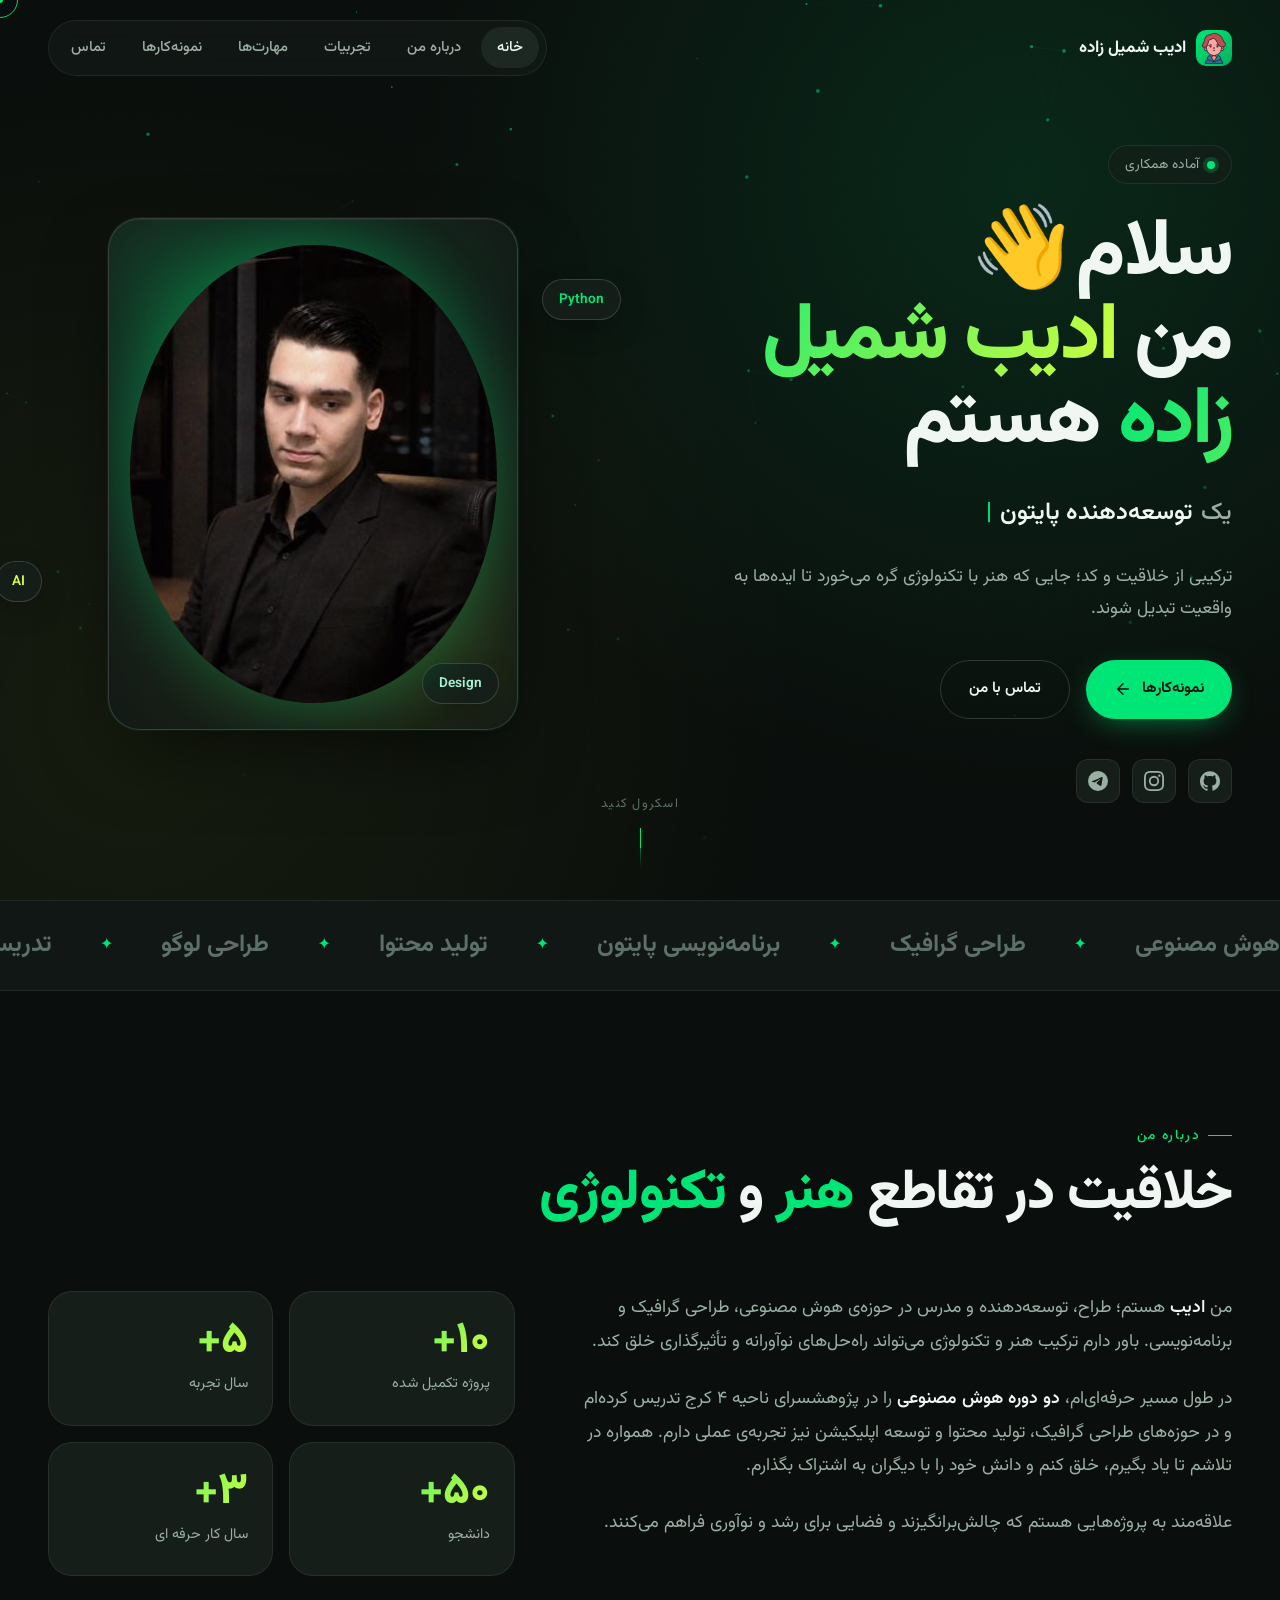
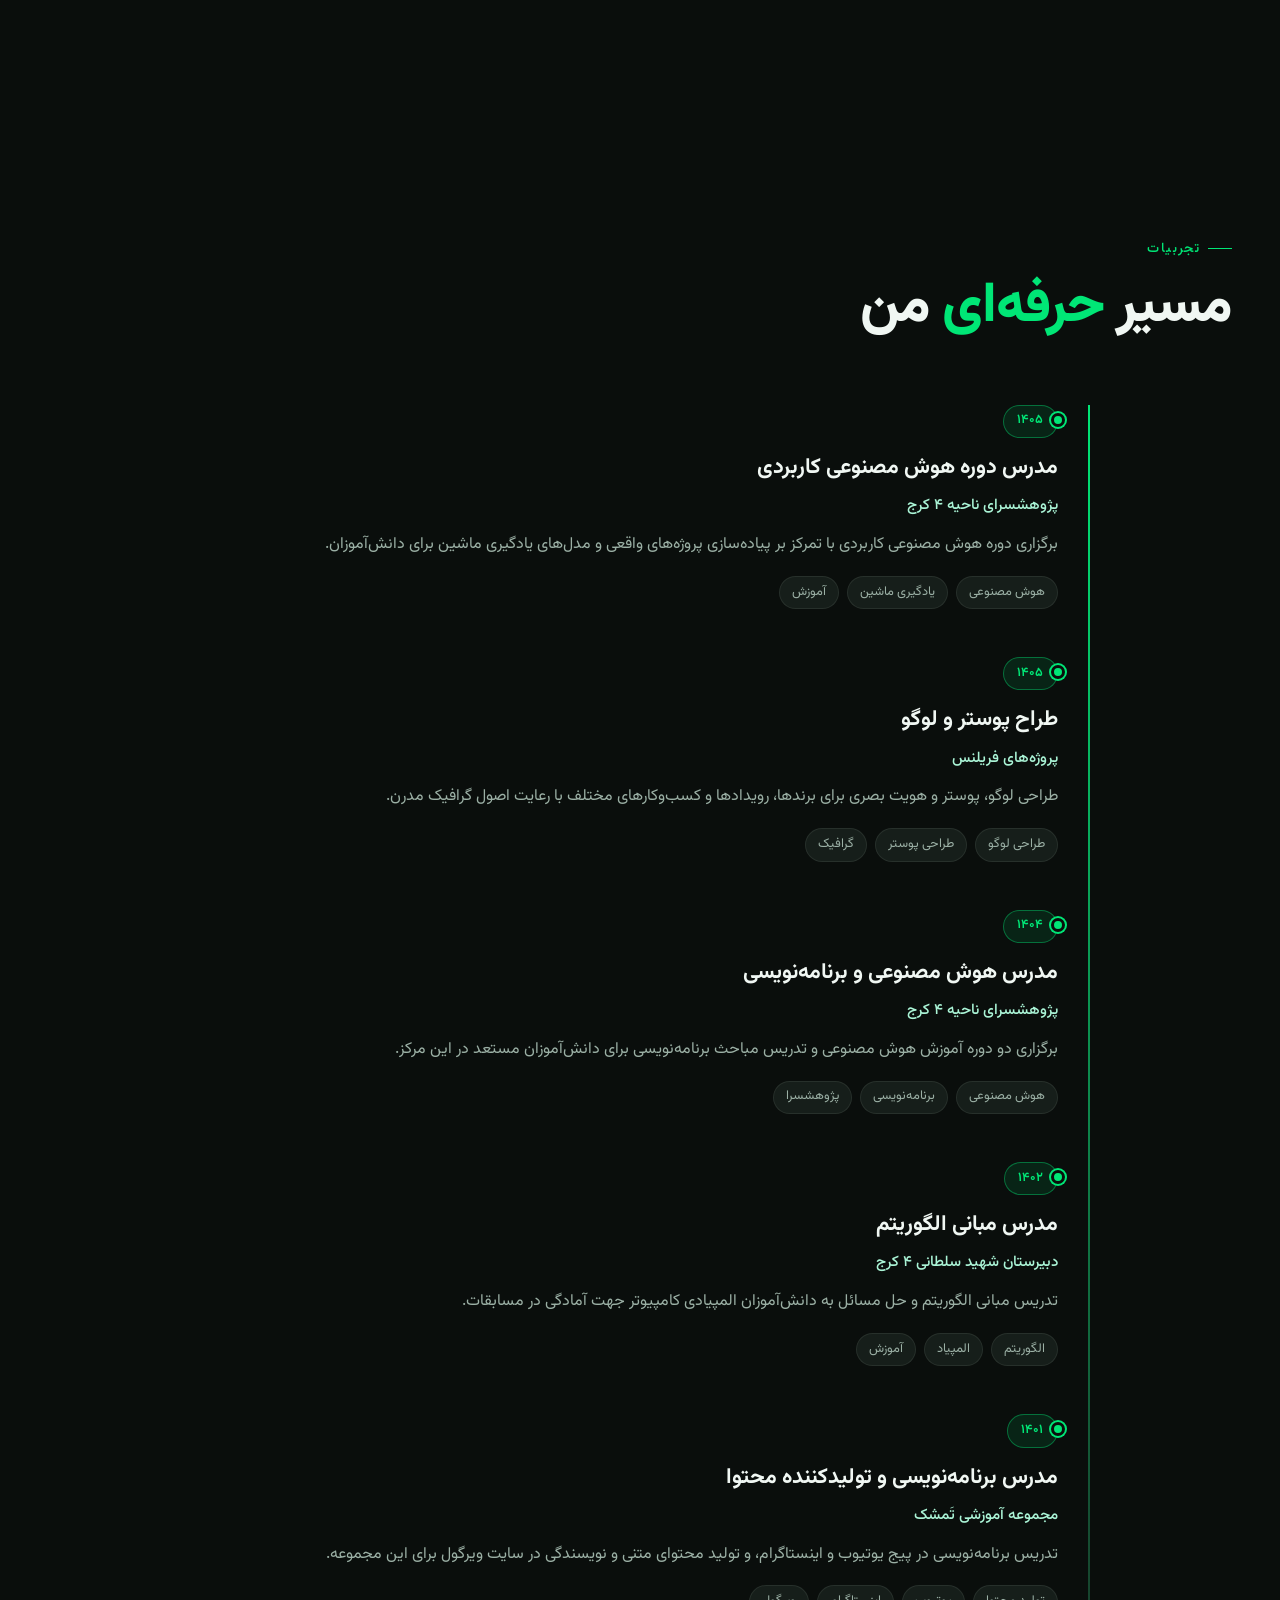
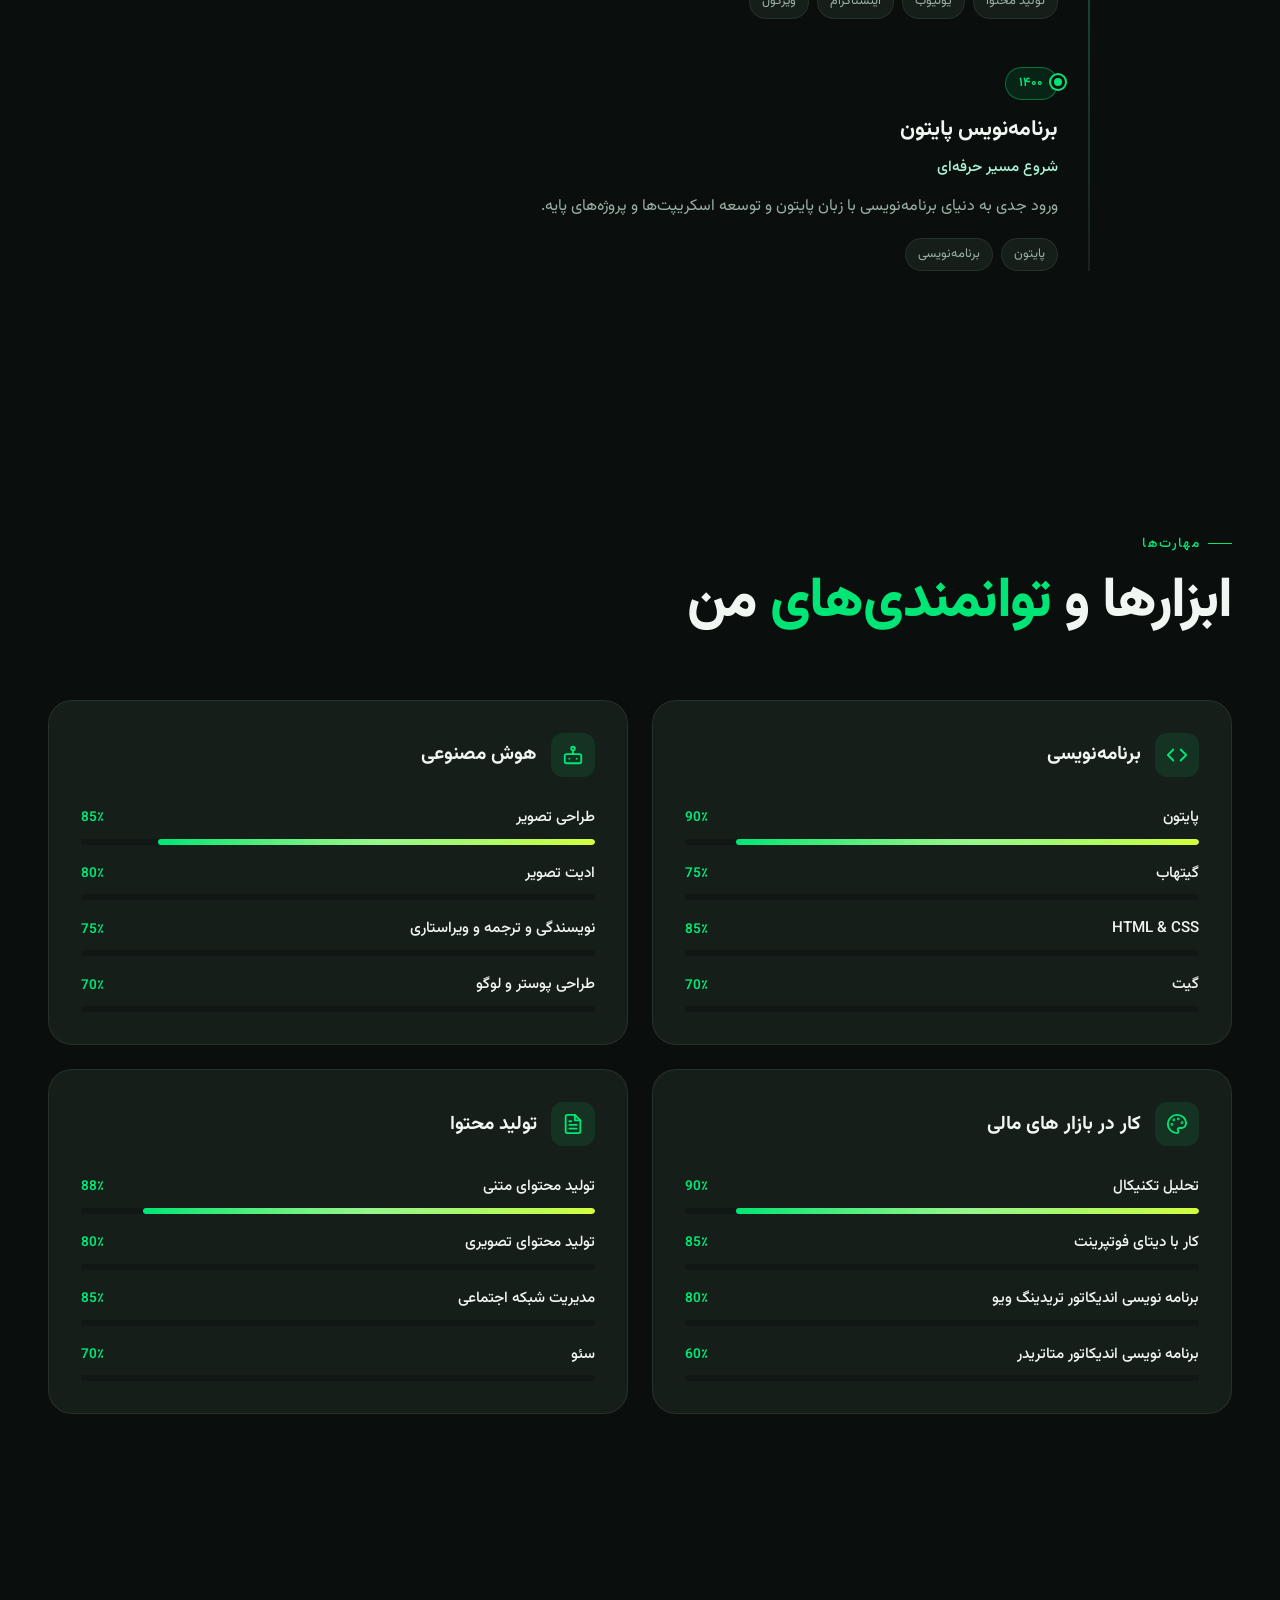
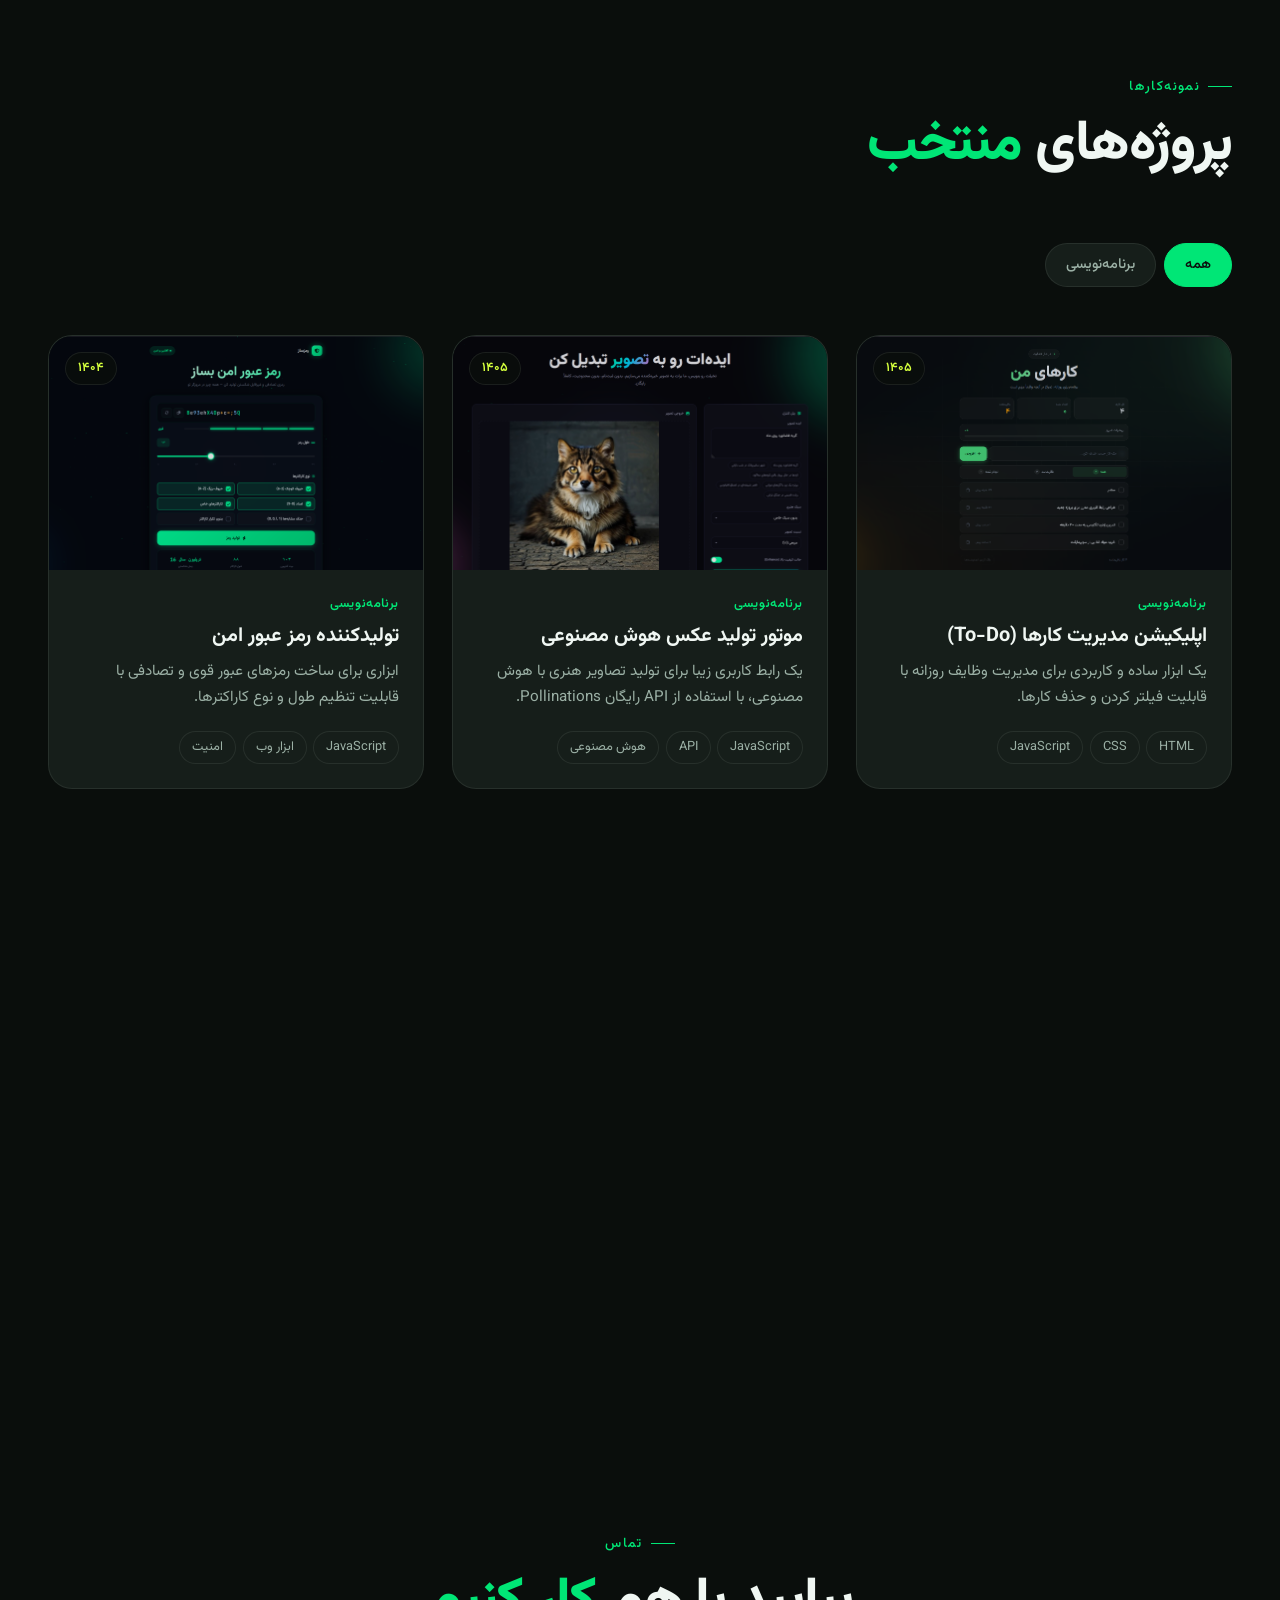
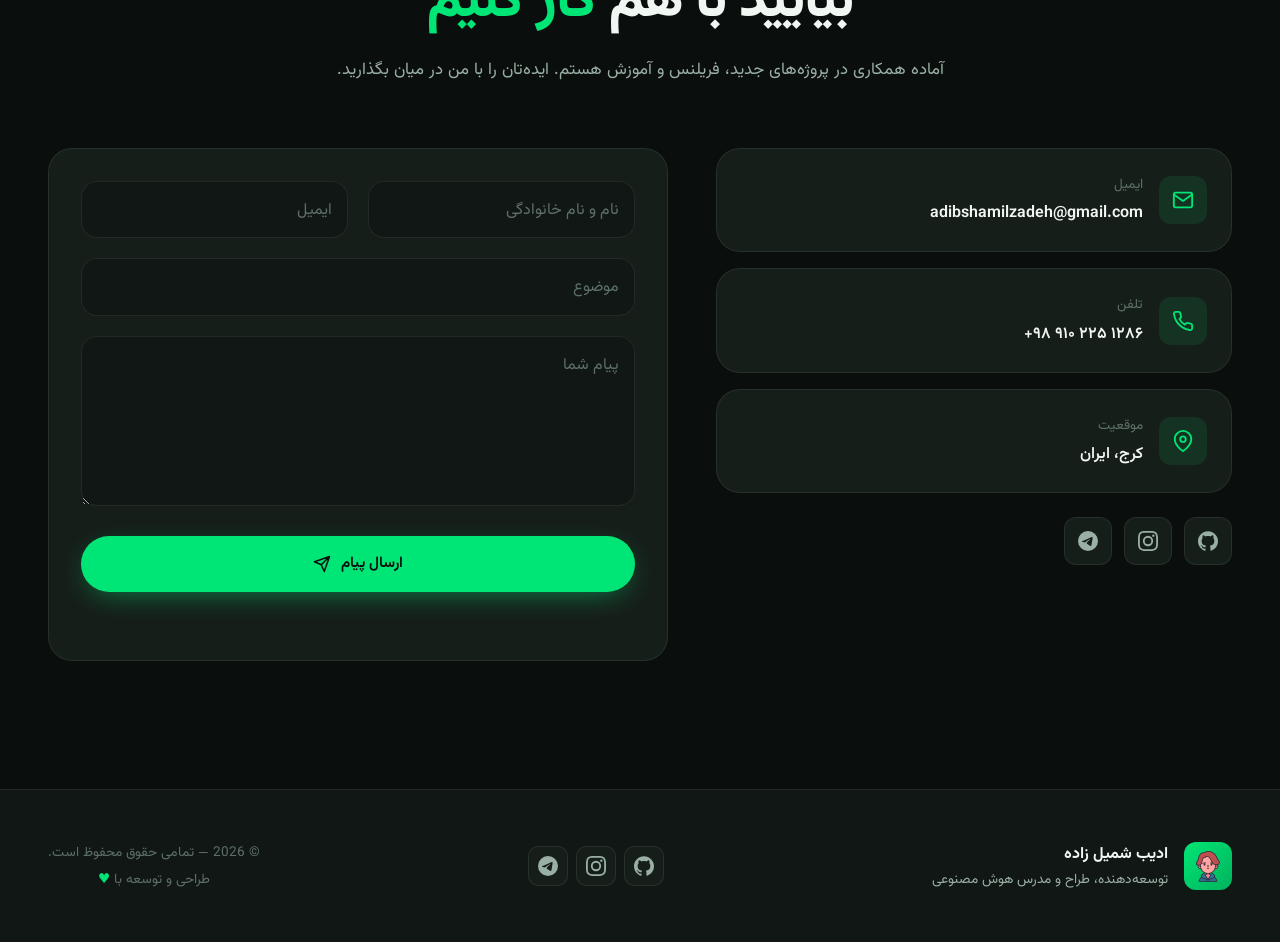
==== commit 5e547b48: "Add files via upload" ====
--- a/index.html
+++ b/index.html
@@ -4,11 +4,11 @@
   <meta charset="UTF-8">
   <meta name="viewport" content="width=device-width, initial-scale=1.0, viewport-fit=cover">
   <meta name="theme-color" content="#0a0e0c">
-  <meta name="description" content="پورتفولیو شخصی - طراح، توسعه‌دهنده و مدرس هوش مصنوعی">
-  <title>نام شما | پورتفولیو شخصی</title>
+  <meta name="description" content="وبسایت شخصی - طراح، توسعه‌دهنده و مدرس هوش مصنوعی">
+  <title>وبسایت شخصی ادیب شمیل زاده</title>
 
   <meta property="og:type" content="website">
-  <meta property="og:title" content="نام شما | پورتفولیو شخصی">
+  <meta property="og:title" content="وبسایت شخصی ادیب شمیل زاده">
   <meta property="og:description" content="توسعه‌دهنده، طراح و مدرس هوش مصنوعی">
 
   <!-- فونت وزیرمتن -->
@@ -38,7 +38,7 @@
     <div class="container header__inner">
       <a href="#home" class="header__logo">
         <span class="header__logo-mark"><img src="assets/favicon.png" alt="لوگو" class="box-img"></span>
-        <span class="header__logo-text" data-profile-name>نام شما</span>
+        <span class="header__logo-text" data-profile-name>ادیب شمیل زاده</span>
       </a>
 
       <nav class="nav" id="nav" aria-label="منو">
@@ -76,7 +76,7 @@
 
           <h1 class="hero__title" data-reveal>
             <span class="hero__title-line">سلام<span class="hero__wave">👋</span></span>
-            <span class="hero__title-line">من <span class="hero__title-name" data-profile-name>نام شما</span> هستم</span>
+            <span class="hero__title-line">من <span class="hero__title-name" data-profile-name>ادیب شمیل زاده</span> هستم</span>
           </h1>
 
           <p class="hero__roles" data-reveal>
@@ -229,7 +229,7 @@
       <div class="footer__brand">
         <span class="footer__logo"><img src="assets/favicon.png" alt="لوگو" class="box-img"></span>
         <div>
-          <p class="footer__name" data-profile-name>نام شما</p>
+          <p class="footer__name" data-profile-name>ادیب شمیل زاده</p>
           <p class="footer__title" data-profile-title>توسعه‌دهنده، طراح و مدرس</p>
         </div>
       </div>
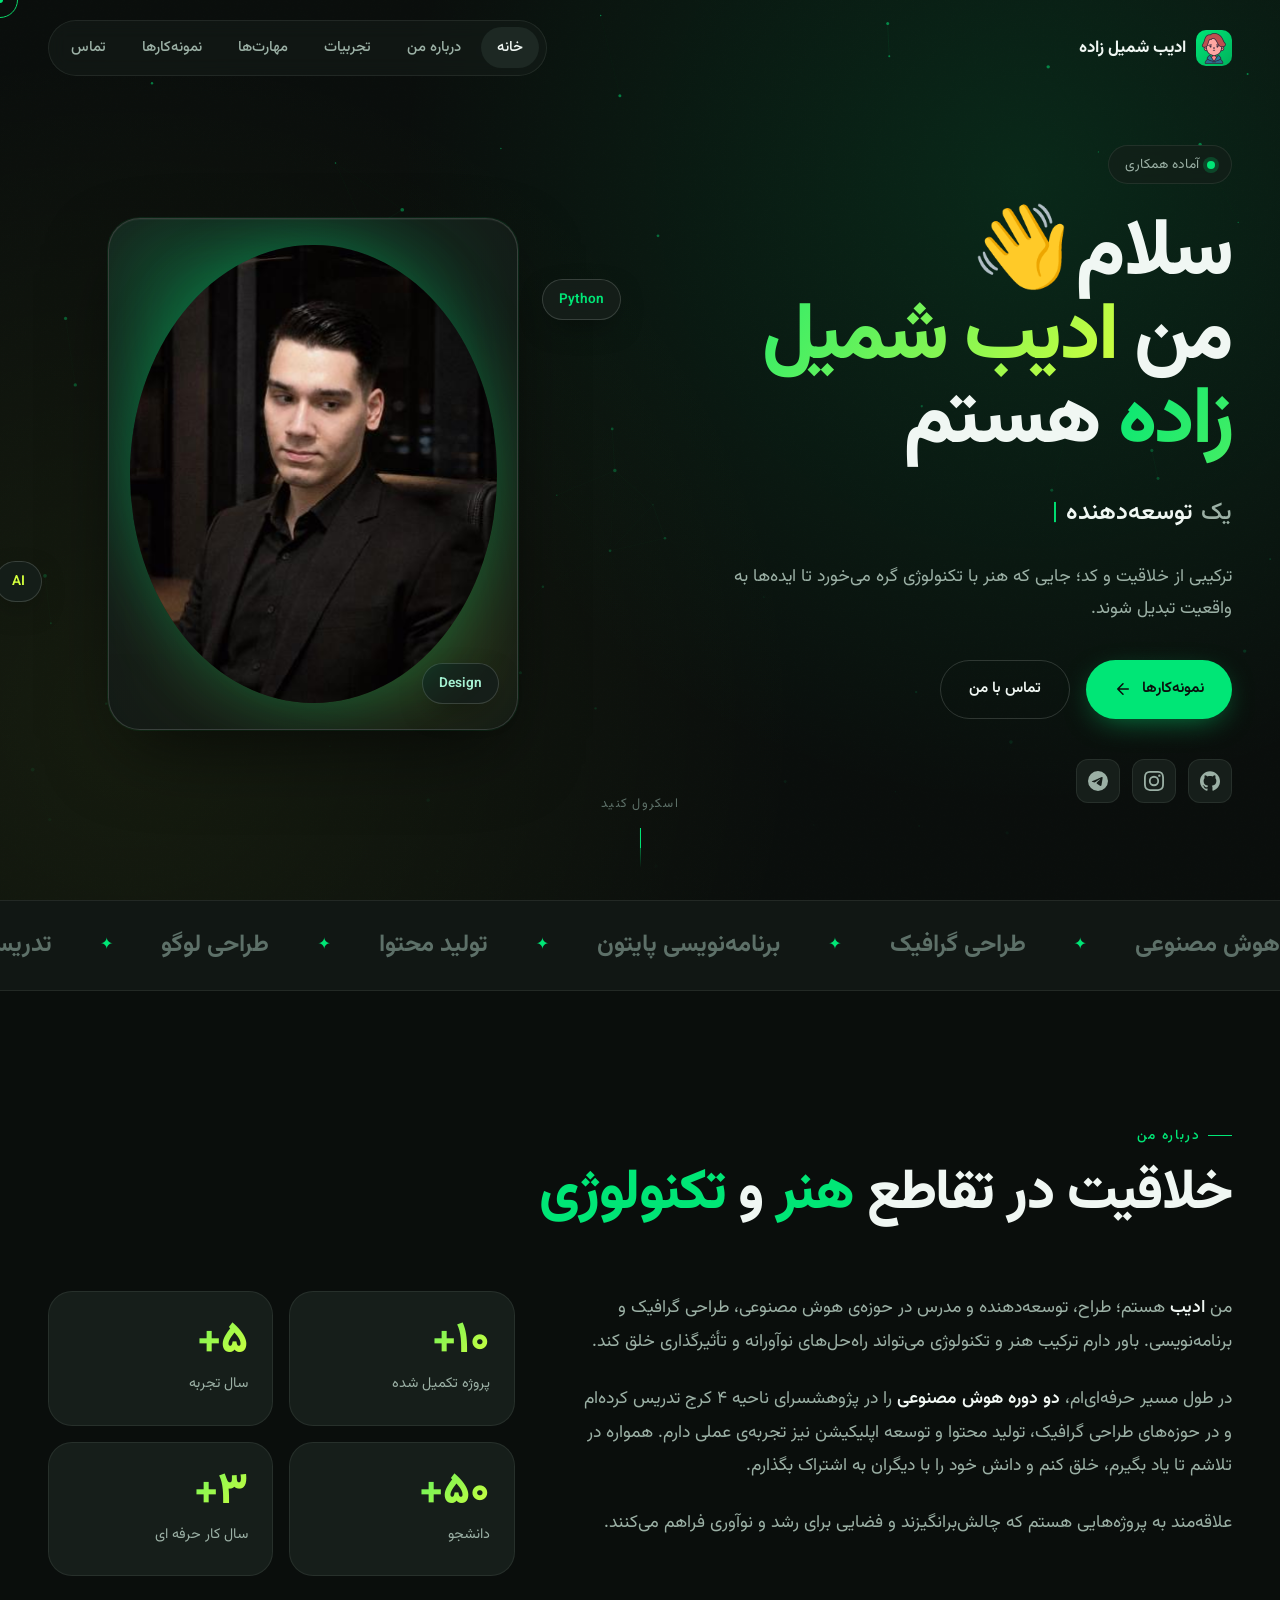
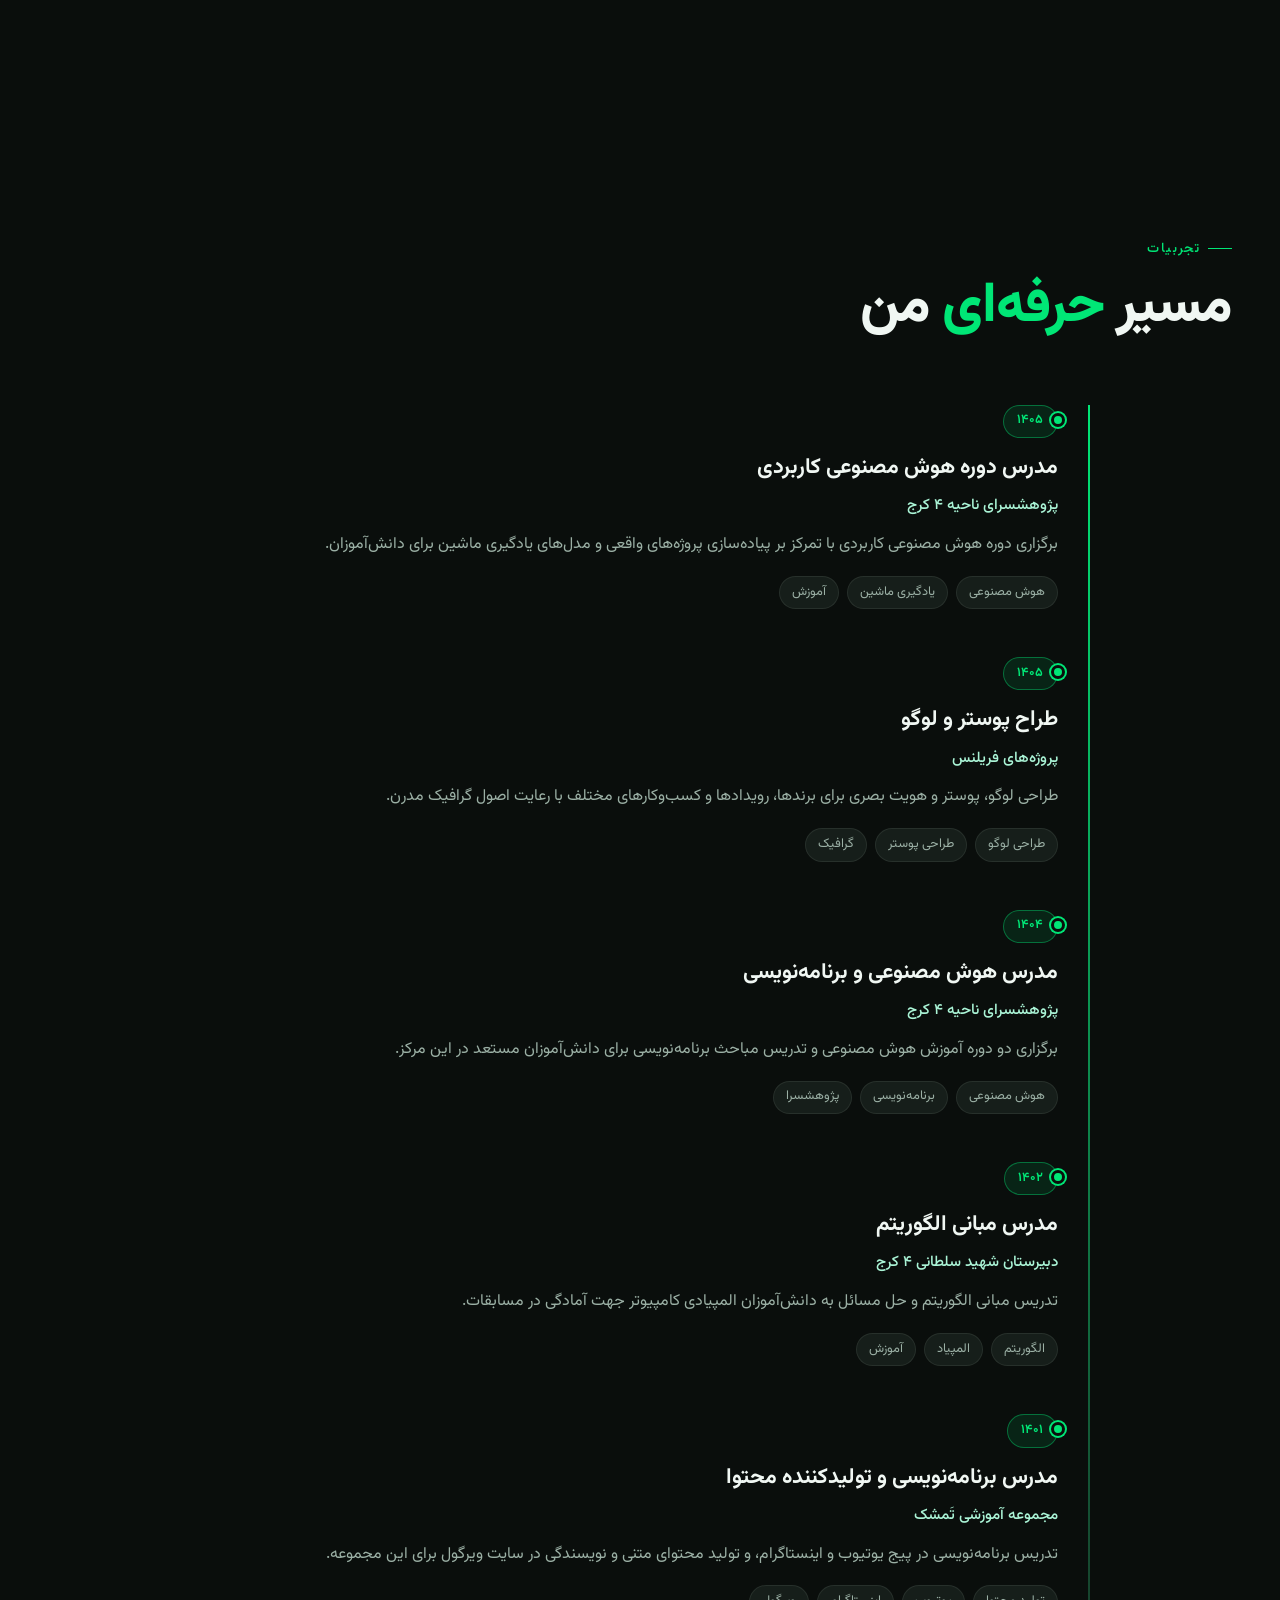
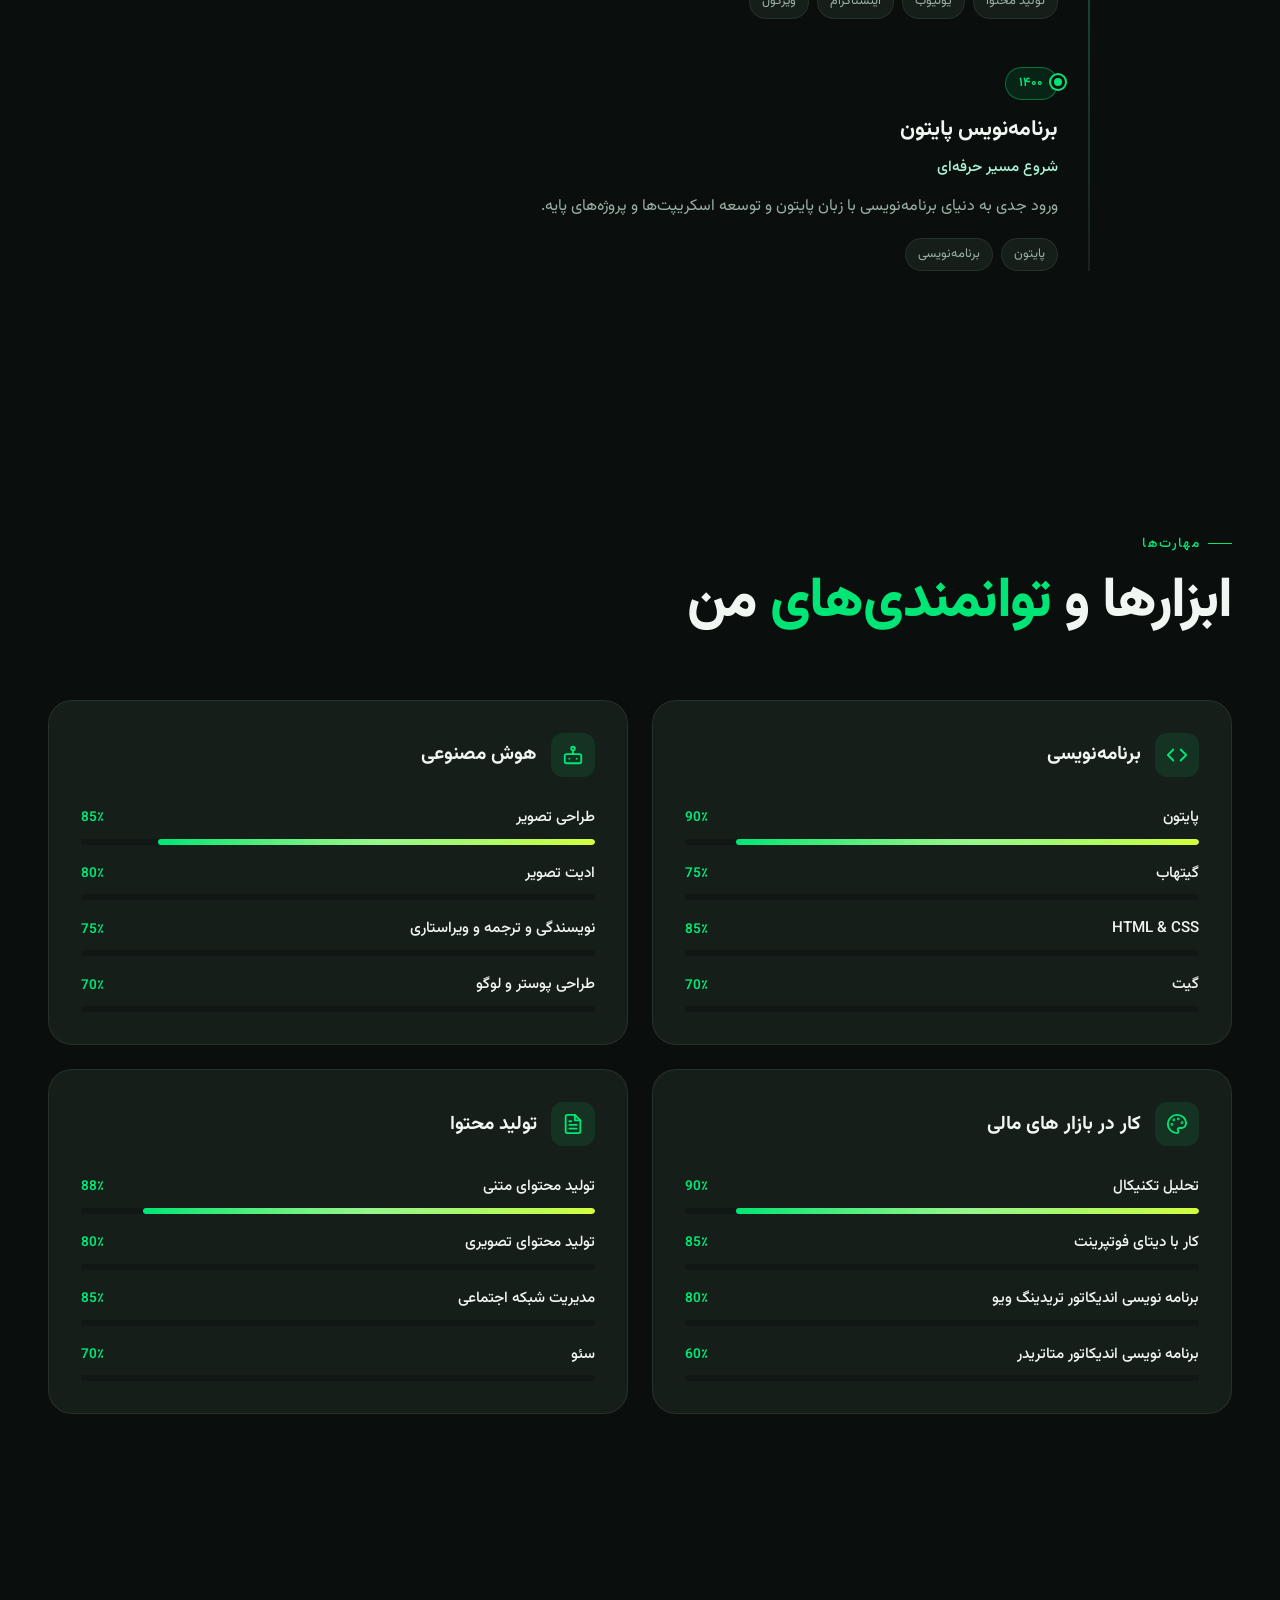
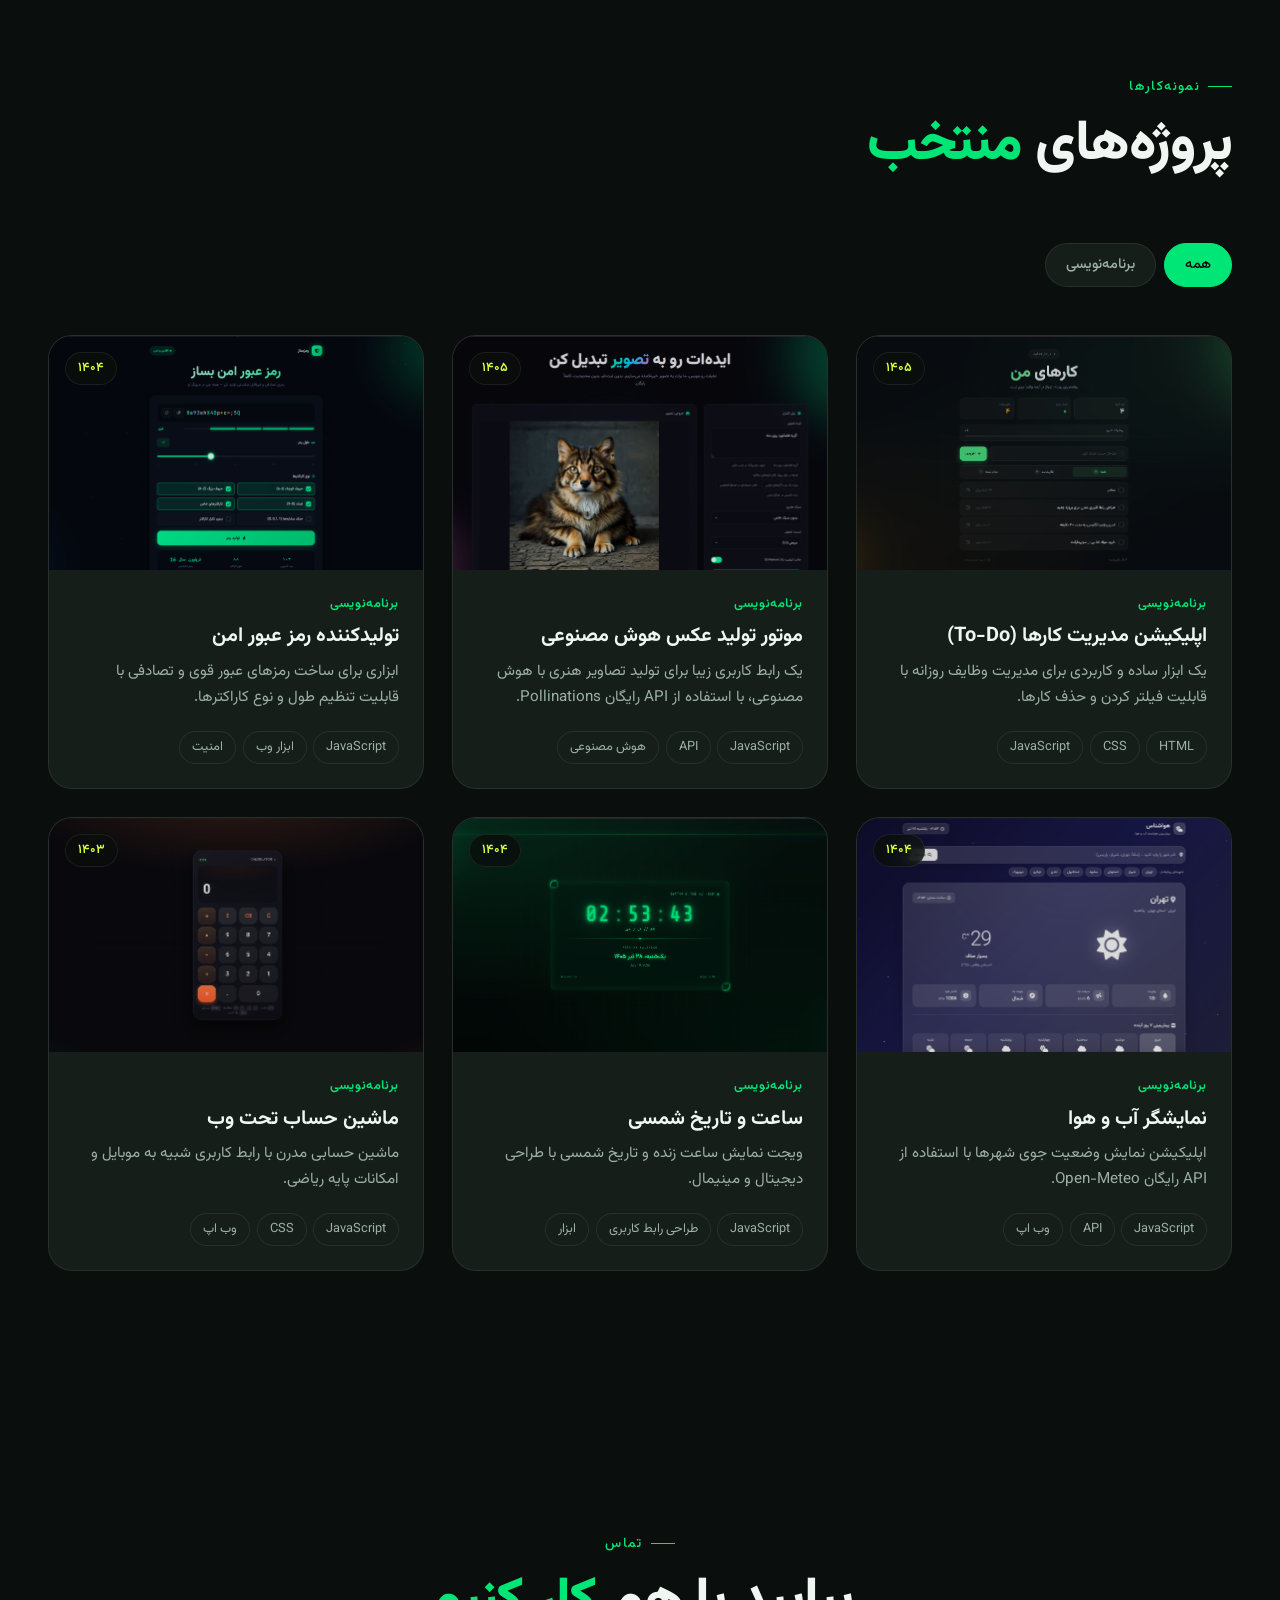
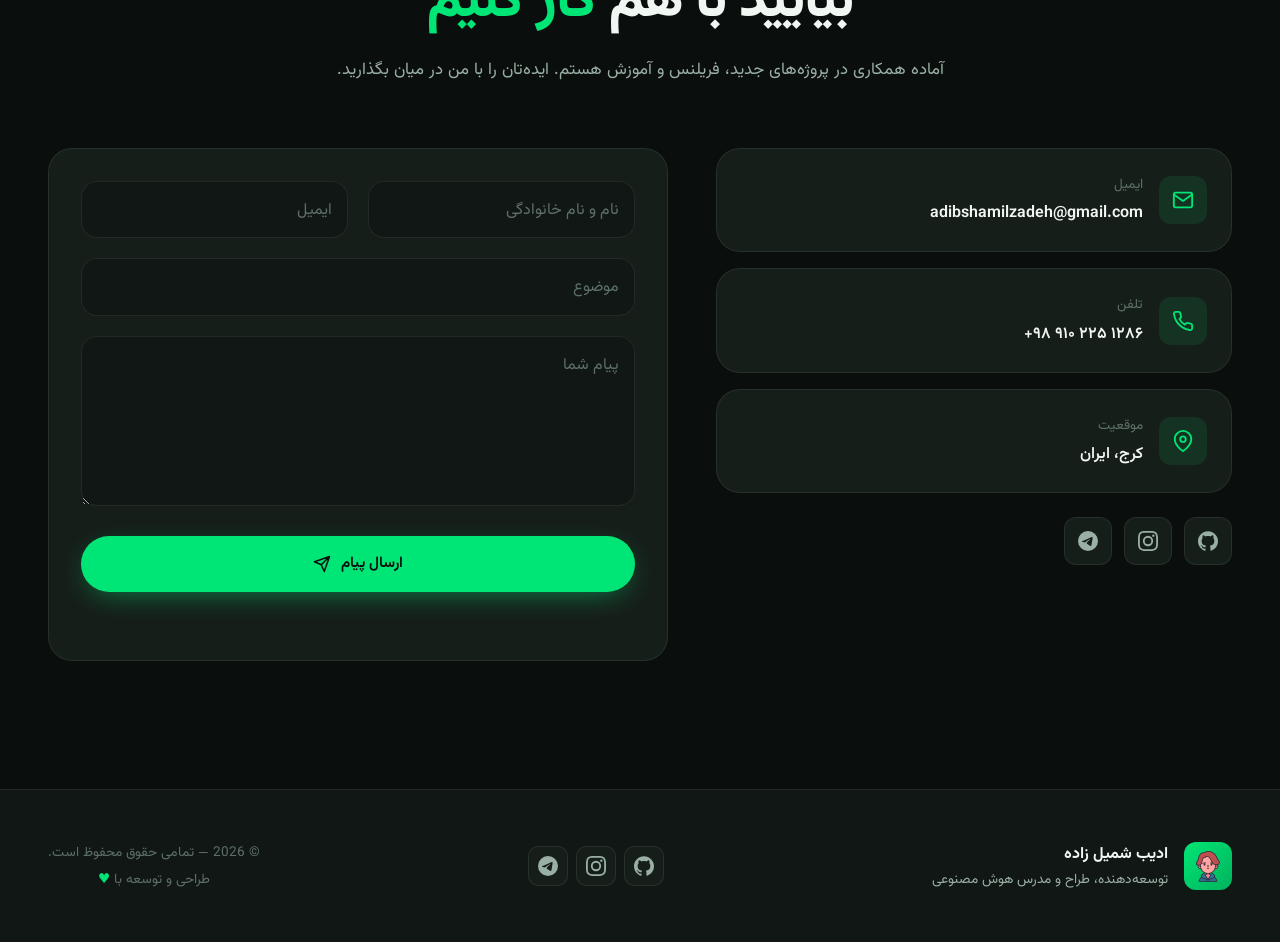
==== commit 6ad1e436: "Add files via upload" ====
--- a/index.html
+++ b/index.html
@@ -9,7 +9,7 @@
 
   <meta property="og:type" content="website">
   <meta property="og:title" content="وبسایت شخصی ادیب شمیل زاده">
-  <meta property="og:description" content="توسعه‌دهنده، طراح و مدرس هوش مصنوعی">
+  <meta property="og:description" content="توسعه‌دهنده متن باز، طراح و مدرس هوش مصنوعی">
 
   <!-- فونت وزیرمتن -->
   <link rel="preconnect" href="https://fonts.googleapis.com">
--- a/css/style.css
+++ b/css/style.css
@@ -1,5 +1,5 @@
 /* ============================================
-   پورتفولیو شخصی — استایل اصلی (تم سبز نفتی)
+   وبسایت شخصی — استایل اصلی (تم سبز نفتی)
    ============================================ */
 
 /* ---------- متغیرها ---------- */
